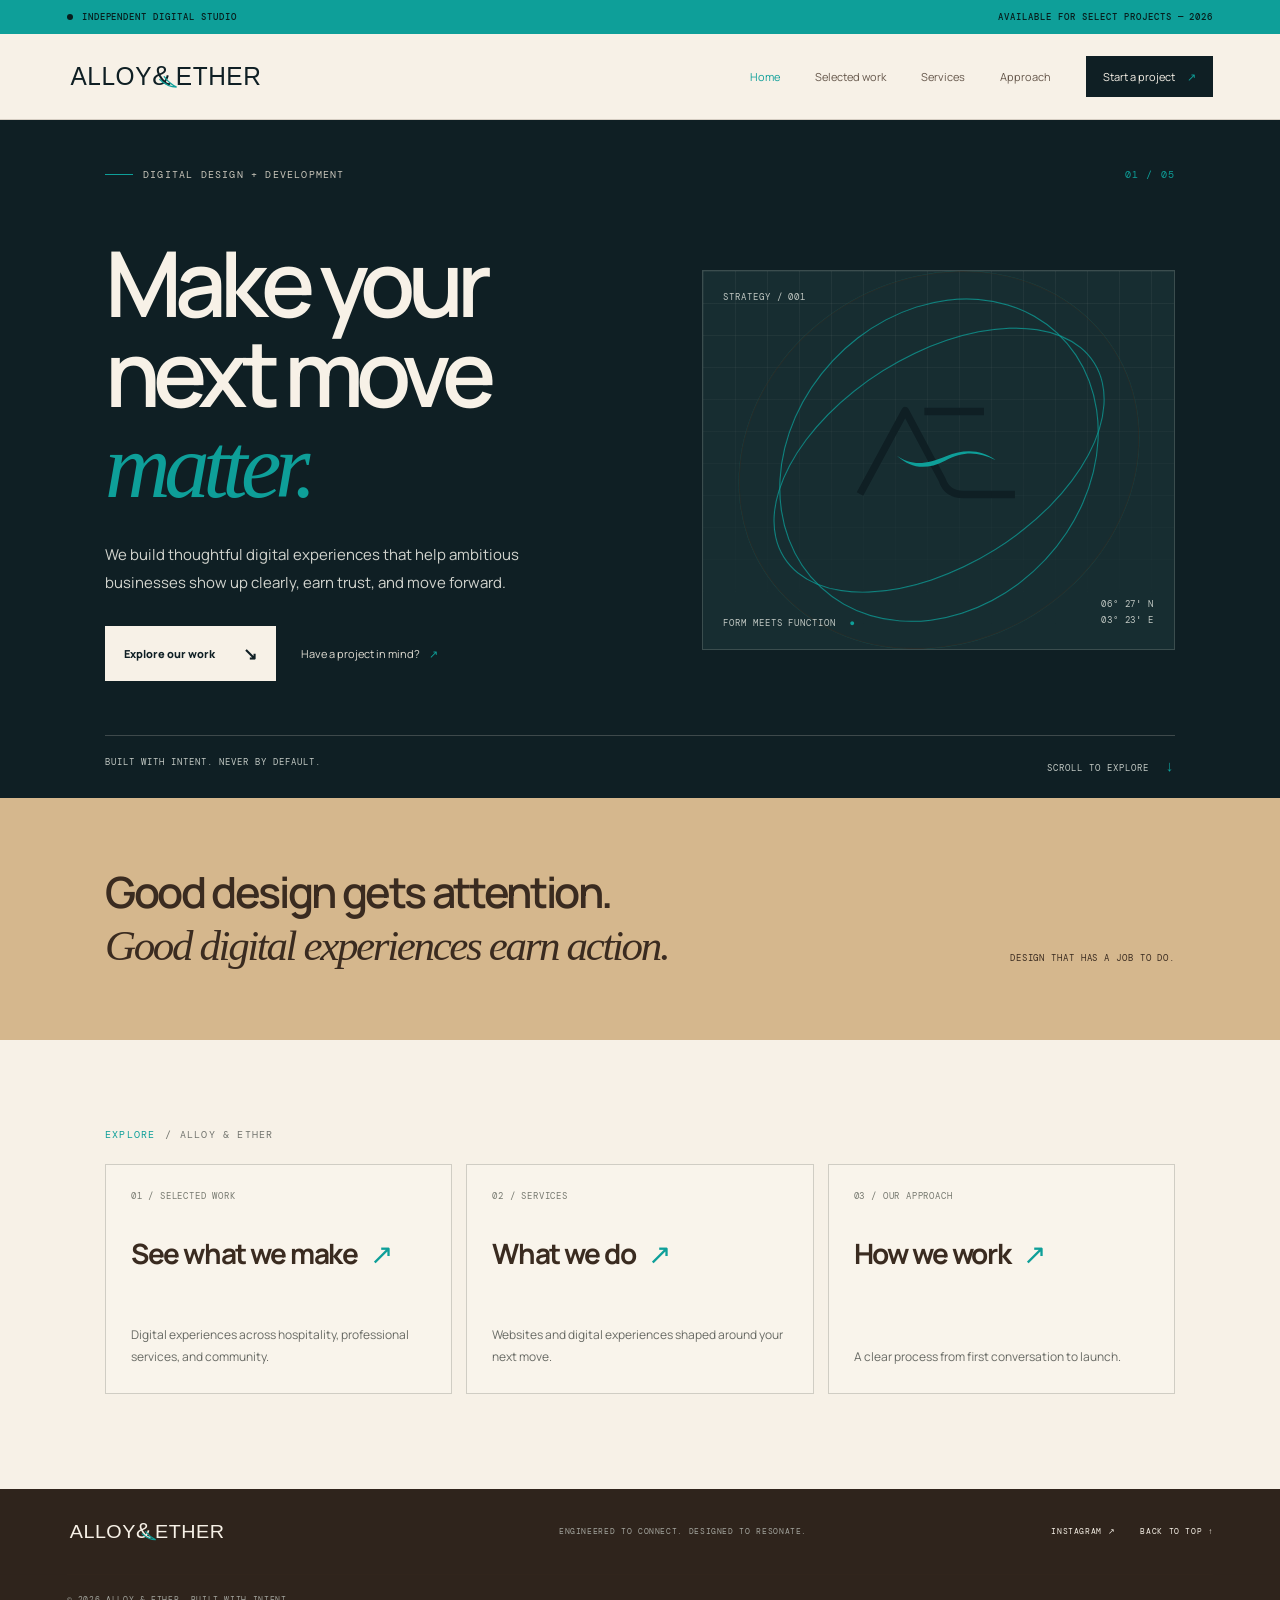
==== index.html @ 08e728b7 "Use original Alloy & Ether logo lockups" ====
<!doctype html>
<html lang="en">
<head>
  <meta charset="UTF-8" />
  <meta name="viewport" content="width=device-width, initial-scale=1.0" />
  <meta name="theme-color" content="#F7F1E7" />
  <meta name="description" content="Alloy & Ether builds considered digital experiences for ambitious businesses." />
  <meta property="og:title" content="Alloy & Ether — Engineered to connect. Designed to resonate." />
  <meta property="og:description" content="Web design and development for businesses ready to move forward." />
  <title>Digital experiences, built with intent | Alloy & Ether</title>
  <link rel="preconnect" href="https://fonts.googleapis.com" />
  <link rel="preconnect" href="https://fonts.gstatic.com" crossorigin />
  <link href="https://fonts.googleapis.com/css2?family=DM+Mono:wght@400;500&family=Manrope:wght@400;500;600;700;800&display=swap" rel="stylesheet" />
  <link rel="icon" type="image/svg+xml" href="/alloy-ether-app-icon.svg" />
  <link rel="stylesheet" href="styles.css" />
  <script src="script.js" defer></script>
</head>
<body>
  <div class="announcement"><span class="status-dot"></span> INDEPENDENT DIGITAL STUDIO <span class="announcement-right">AVAILABLE FOR SELECT PROJECTS — 2026</span></div>
  <header class="site-header"><a class="wordmark" href="index.html" aria-label="Alloy and Ether home"><img class="brand-logo" src="/alloy-ether-wordmark.svg" alt="Alloy & Ether" /></a><button class="menu-toggle" aria-expanded="false" aria-controls="primary-nav" aria-label="Toggle navigation"><span></span><span></span></button><nav id="primary-nav" class="nav"><a href="index.html" aria-current="page">Home</a><a href="work.html">Selected work</a><a href="services.html">Services</a><a href="approach.html">Approach</a><a class="nav-contact" href="contact.html">Start a project <span>↗</span></a></nav></header>
  <main id="top">
    <section class="hero section-wrap">
      <div class="hero-kicker"><span class="eyebrow-line"></span> DIGITAL DESIGN + DEVELOPMENT <span class="mono">01 / 05</span></div>
      <div class="hero-grid">
        <div class="hero-copy">
          <h1>Make your<br />next move <em>matter.</em></h1>
          <p class="hero-description">We build thoughtful digital experiences that help ambitious businesses show up clearly, earn trust, and move forward.</p>
          <div class="hero-actions"><a class="button button-light" href="work.html">Explore our work <span>↘</span></a><a class="text-link" href="contact.html">Have a project in mind? <span>↗</span></a></div>
        </div>
        <div class="hero-art" aria-label="Abstract Alloy and Ether brand graphic">
          <div class="art-grid"></div><div class="orbit orbit-one"></div><div class="orbit orbit-two"></div><div class="orbit orbit-three"></div>
          <div class="art-core"><img src="/alloy-ether-symbol.svg" alt="Alloy &amp; Ether standalone AE symbol" /></div>
          <div class="art-label label-top">STRATEGY / 001</div><div class="art-label label-bottom">FORM MEETS FUNCTION <span>●</span></div>
          <div class="art-coordinate">06° 27' N<br />03° 23' E</div>
        </div>
      </div>
      <div class="hero-foot"><span>BUILT WITH INTENT. NEVER BY DEFAULT.</span><span class="scroll-cue">SCROLL TO EXPLORE <b>↓</b></span></div>
    </section>
    <section class="intro-band"><p>Good design gets attention.<br /><span>Good digital experiences earn action.</span></p><span class="intro-aside">DESIGN THAT HAS A JOB TO DO.</span></section>
    <section class="home-links section-wrap"><div class="eyebrow"><span>EXPLORE</span> / ALLOY &amp; ETHER</div><div class="home-link-grid"><a href="work.html"><span>01 / SELECTED WORK</span><h2>See what we make <b>↗</b></h2><p>Digital experiences across hospitality, professional services, and community.</p></a><a href="services.html"><span>02 / SERVICES</span><h2>What we do <b>↗</b></h2><p>Websites and digital experiences shaped around your next move.</p></a><a href="approach.html"><span>03 / OUR APPROACH</span><h2>How we work <b>↗</b></h2><p>A clear process from first conversation to launch.</p></a></div></section>

  </main>
  <footer class="site-footer"><a class="wordmark footer-wordmark" href="#top"><img class="brand-logo" src="/alloy-ether-wordmark-light.svg" alt="Alloy & Ether" /></a><span class="footer-tagline">ENGINEERED TO CONNECT. DESIGNED TO RESONATE.</span><a class="footer-instagram" href="https://www.instagram.com/alloyandether/" target="_blank" rel="noreferrer">INSTAGRAM ↗</a><a class="back-top" href="#top">BACK TO TOP ↑</a><span class="copyright">© <span id="year">2026</span> ALLOY & ETHER. BUILT WITH INTENT.</span></footer>
</body>
</html>
---- styles.css ----
:root{--ink:#3A2B20;--ivory:#F7F1E7;--teal:#B88746;--muted:#81766A;--line:rgba(58,43,32,.18);--display:"Manrope",sans-serif;--mono:"DM Mono",monospace}*{box-sizing:border-box}html{scroll-behavior:smooth;scroll-padding-top:90px}body{margin:0;background:var(--ivory);color:var(--ink);font-family:var(--display);-webkit-font-smoothing:antialiased}a{color:inherit;text-decoration:none}button{font:inherit}.announcement{height:34px;background:var(--teal);color:#071e1d;padding:0 5.2%;display:flex;align-items:center;gap:9px;font:500 9px var(--mono);letter-spacing:.11em}.status-dot{width:6px;height:6px;background:#071e1d;border-radius:50%}.announcement-right{margin-left:auto}.site-header{height:86px;padding:0 5.2%;display:flex;align-items:center;justify-content:space-between;background:var(--ivory);color:var(--ink);border-bottom:1px solid var(--line);position:sticky;top:0;z-index:20}.wordmark{display:flex;align-items:center;gap:12px}.brand-logo{display:block;width:210px;max-width:42vw;height:auto;background:var(--ivory);padding:5px 7px}.manifesto-logo{display:block;width:170px;max-width:100%;height:auto;mix-blend-mode:multiply}.mark{font-size:26px;font-weight:800;letter-spacing:-.1em;display:flex;align-items:center}.mark span{color:var(--teal);font-size:15px;margin:0 3px}.wordmark-name{font-size:11px;letter-spacing:.13em;font-weight:800}.wordmark-name i{font-style:normal;color:var(--teal)}.nav{display:flex;align-items:center;gap:35px;font-size:11px;color:#65574B}.nav a{transition:color .2s}.nav a:hover,.text-link:hover{color:var(--teal)}.nav-contact{color:var(--ink)!important;border:1px solid rgba(58,43,32,.28);padding:12px 16px}.nav-contact span{color:var(--teal);padding-left:10px}.menu-toggle{display:none;background:none;border:0;color:var(--ink)}.section-wrap{padding-left:8.2%;padding-right:8.2%}.hero{background:#EDE2D2;color:var(--ink);padding-top:48px}.hero-kicker,.eyebrow{font:10px var(--mono);letter-spacing:.12em;color:#786B5D;display:flex;align-items:center;gap:10px}.eyebrow-line{height:1px;width:28px;background:var(--teal)}.mono{margin-left:auto;color:var(--teal)}.hero-grid{display:grid;grid-template-columns:1.08fr .92fr;gap:4%;align-items:center;padding:57px 0 54px}.hero h1,.section-heading h2,.contact-grid h2{font-size:clamp(48px,7.1vw,100px);line-height:.99;letter-spacing:-.075em;font-weight:600;margin:0}.hero h1 em,.section-heading h2 em,.contact-grid h2 em{font-family:Georgia,serif;font-weight:400;letter-spacing:-.07em;color:var(--teal)}.hero-description{max-width:430px;color:#67594D;font-size:15px;line-height:1.85;margin:29px 0 30px}.hero-actions{display:flex;align-items:center;gap:25px;flex-wrap:wrap}.button{display:inline-flex;align-items:center;justify-content:space-between;gap:28px;padding:16px 19px;font-size:11px;font-weight:800;transition:transform .2s,background .2s}.button:hover{transform:translateY(-2px)}.button-light{background:var(--ivory);color:var(--ink)}.button-light span,.button-teal span{font-size:17px}.text-link{font-size:11px;color:#5D5045}.text-link span{color:var(--teal);margin-left:7px}.hero-art{position:relative;min-height:380px;overflow:hidden;background:#D9C7AE;border:1px solid rgba(58,43,32,.18)}.art-grid{position:absolute;inset:0;background-image:linear-gradient(rgba(58,43,32,.07) 1px,transparent 1px),linear-gradient(90deg,rgba(243,239,230,.045) 1px,transparent 1px);background-size:32px 32px;mask-image:linear-gradient(to bottom,black,transparent 95%)}.orbit{position:absolute;border:1.5px solid rgba(14,159,153,.78);border-radius:50%;left:50%;top:50%;transform:translate(-50%,-50%) rotate(-32deg);box-shadow:0 0 0 .25px rgba(14,159,153,.28)}.orbit-one{width:78%;height:56%}.orbit-two{width:62%;height:92%;transform:translate(-50%,-50%) rotate(43deg)}.orbit-three{width:88%;height:96%;border:1.5px solid rgba(58,43,32,.42)}.art-core{position:absolute;left:50%;top:50%;transform:translate(-50%,-50%);width:clamp(190px,42%,310px);display:flex;align-items:center;justify-content:center;z-index:2}.art-core img{display:block;width:100%;height:auto;overflow:visible;object-fit:contain}.art-label,.art-coordinate{position:absolute;font:9px var(--mono);letter-spacing:.1em;color:#aeb1aa}.label-top{top:20px;left:20px}.label-bottom{bottom:20px;left:20px}.label-bottom span{color:var(--teal);margin-left:8px}.art-coordinate{right:20px;bottom:20px;text-align:right;line-height:1.8}.hero-foot{display:flex;justify-content:space-between;border-top:1px solid var(--line);padding:20px 0 22px;font:9px var(--mono);letter-spacing:.11em;color:#75685B}.scroll-cue b{color:var(--teal);font-size:15px;margin-left:10px}.intro-band{padding:68px 8.2%;display:flex;align-items:end;justify-content:space-between;gap:25px;background:#D5B78D;color:#3A2B20}.intro-band p{font-size:clamp(24px,3.5vw,43px);letter-spacing:-.055em;line-height:1.2;font-weight:600;margin:0}.intro-band p span{font-family:Georgia,serif;font-weight:400;font-style:italic}.intro-aside{font:9px var(--mono);letter-spacing:.1em;margin-bottom:8px}.work-section{padding-top:105px;padding-bottom:100px}.section-heading{display:flex;justify-content:space-between;align-items:end;gap:35px;margin-bottom:48px}.eyebrow{margin-bottom:23px;color:#73756f}.eyebrow span{color:var(--teal)}.section-heading h2{font-size:clamp(42px,5.5vw,72px)}.section-heading h2 em{color:#72756d}.section-heading>p{max-width:290px;color:#686a64;font-size:13px;line-height:1.8;margin:0 0 5px}.project-grid{display:grid;grid-template-columns:1fr 1fr;gap:56px 22px}.project-wide{grid-column:1/-1}.project-image{display:block;position:relative;overflow:hidden;background:#d8d5cc;aspect-ratio:1.28}.project-wide .project-image{aspect-ratio:2.12}.project-image img{width:100%;height:100%;object-fit:cover;display:block;transition:transform .6s cubic-bezier(.2,.7,.2,1);filter:saturate(.88)}.project-image:hover img{transform:scale(1.035)}.project-image:after{content:"";position:absolute;inset:0;background:linear-gradient(180deg,rgba(0,0,0,.27),transparent 27%,transparent 70%,rgba(0,0,0,.14));pointer-events:none}.image-index{position:absolute;top:18px;left:18px;color:white;font:9px var(--mono);letter-spacing:.12em;z-index:1}.image-arrow{position:absolute;right:17px;bottom:17px;background:var(--teal);color:var(--ink);width:38px;height:38px;display:grid;place-items:center;font-size:20px;z-index:1}.project-meta{display:flex;align-items:end;justify-content:space-between;gap:15px;margin-top:20px}.project-category{font:9px var(--mono);letter-spacing:.09em;color:#777970}.project-meta h3{font-size:22px;letter-spacing:-.05em;margin:7px 0 0;font-weight:700}.project-link,.under-link{font-size:10px;font-weight:700;border-bottom:1px solid #b3b1a8;padding-bottom:5px;white-space:nowrap}.project-summary{font-size:12px;line-height:1.8;color:#686a64;max-width:460px;margin:13px 0 0}.under-link{display:inline-flex;gap:25px;margin-top:18px}.under-link span{color:var(--teal)}.work-note{margin-top:72px;padding-top:23px;border-top:1px solid #d2cfc6;display:flex;align-items:start;gap:17px}.note-symbol{color:var(--teal);font-size:26px}.work-note p{font-size:15px;line-height:1.6;letter-spacing:-.02em;margin:3px 0}.services-section{background:#3A2B20;color:var(--ivory);padding:102px 0 92px}.section-heading-light>p{color:#D0C3B4}.section-heading-light h2 em{color:var(--teal)}.service-list{border-top:1px solid var(--line)}.service-row{display:grid;grid-template-columns:65px 1fr 30px;gap:20px;align-items:start;padding:29px 0;border-bottom:1px solid var(--line)}.service-number{font:10px var(--mono);color:var(--teal);padding-top:8px}.service-row h3{font-size:22px;letter-spacing:-.04em;font-weight:600;margin:0}.service-row p{font-size:12px;line-height:1.8;color:#a4a59e;margin:9px 0 0;max-width:520px}.service-symbol{font-size:21px;color:var(--teal);text-align:right}.service-footnote{font-size:11px;color:#a4a59e;margin-top:24px}.service-footnote a{color:var(--ivory);border-bottom:1px solid var(--teal);padding-bottom:3px;margin-left:4px}.approach-section{padding-top:105px;padding-bottom:105px}.process-grid{display:grid;grid-template-columns:repeat(4,1fr);border-top:1px solid #d0cdc4;border-bottom:1px solid #d0cdc4}.process-grid article{padding:22px 18px 27px 0;border-right:1px solid #d0cdc4;margin-right:18px}.process-grid article:last-child{border:0;margin-right:0}.process-index{font:9px var(--mono);letter-spacing:.09em;color:#777970}.process-icon{font-size:32px;color:var(--teal);margin:33px 0 21px}.process-grid h3{font-size:19px;letter-spacing:-.04em;margin:0 0 10px}.process-grid p{font-size:11px;line-height:1.8;color:#696b64;margin:0;max-width:210px}.manifesto{background:#E9DCC9;padding:65px 8.2%;display:grid;grid-template-columns:180px 1fr auto;gap:25px;align-items:center}.manifesto-mark{font-size:23px;font-weight:800;letter-spacing:-.1em}.manifesto-mark span{color:var(--teal);font-size:13px}.manifesto p{font-size:clamp(24px,3.4vw,42px);letter-spacing:-.055em;line-height:1.18;font-weight:600;margin:0}.manifesto p em{font-family:Georgia,serif;font-weight:400;color:#686b64}.manifesto-tagline{font:8px var(--mono);letter-spacing:.09em;color:#686b64;text-align:right;max-width:155px;line-height:1.8}.contact-section{background:var(--ivory);padding-top:100px;padding-bottom:105px}.contact-grid{display:grid;grid-template-columns:1.1fr .9fr;gap:8%;align-items:center;margin-top:25px}.contact-grid h2{font-size:clamp(45px,6.2vw,82px)}.contact-grid h2 em{color:var(--teal)}.contact-grid>div:first-child>p{font-size:13px;line-height:1.9;color:#686a64;max-width:390px;margin-top:24px}.contact-panel{background:#e7e2d7;padding:29px;display:flex;flex-direction:column;align-items:flex-start}.contact-panel-label{font:9px var(--mono);letter-spacing:.1em;color:#73756f}.contact-email{display:grid;grid-template-columns:42px minmax(0,1fr) 24px;align-items:center;gap:12px;width:100%;font-size:clamp(14px,1.8vw,21px);font-weight:700;letter-spacing:-.045em;margin:22px 0 25px;overflow-wrap:anywhere}.contact-link-text{min-width:0;overflow-wrap:anywhere}.contact-action{font-size:20px;color:var(--ink);justify-self:end}.button-teal{background:var(--teal);color:#092322;width:100%;display:grid;grid-template-columns:34px minmax(0,1fr) 24px;align-items:center;gap:13px;padding:17px 19px}.whatsapp-label{line-height:1.4}.contact-icon{width:34px;height:34px;display:grid;place-items:center;flex-shrink:0}.contact-icon svg{width:25px;height:25px;fill:none;stroke:currentColor;stroke-width:1.8;stroke-linecap:round;stroke-linejoin:round}.whatsapp-icon{width:34px;height:34px;border-radius:50%;background:rgba(15,31,36,.1)}.whatsapp-icon svg{width:26px;height:26px}.contact-action{font-size:20px;color:inherit;justify-self:end}.contact-social{display:grid;grid-template-columns:42px minmax(0,1fr) 24px;align-items:center;gap:12px;width:100%;font-size:12px;font-weight:700;margin-top:20px;padding:10px 0 15px;border-bottom:1px solid rgba(58,43,32,.25)}.instagram-icon{color:#9C5A42}.instagram-icon .icon-fill{fill:currentColor;stroke:none}.social-copy{display:flex;flex-direction:column;gap:3px}.social-copy small{font-size:10px;font-weight:500;color:#74756f;letter-spacing:.02em}.contact-note{font-size:10px;color:#74756f;line-height:1.7;margin-top:17px}.site-footer{background:#2F241C;color:var(--ivory);padding:28px 5.2%;display:grid;grid-template-columns:1fr 1fr auto auto;align-items:center;gap:25px;border-top:1px solid var(--line)}.footer-wordmark .brand-logo{width:170px;max-width:100%}.footer-tagline,.copyright,.back-top{font:8px var(--mono);letter-spacing:.08em;color:#a4a59e}.back-top{color:var(--ivory);text-align:right}.footer-instagram{font:8px var(--mono);letter-spacing:.08em;color:var(--ivory);text-align:right}.copyright{grid-column:1/-1;border-top:1px solid var(--line);padding-top:19px;margin-top:4px}.reveal{opacity:0;transform:translateY(18px);transition:opacity .65s ease,transform .65s ease}.reveal.is-visible{opacity:1;transform:none}@media(min-width:1400px){.section-wrap{padding-left:max(8.2%,calc((100vw - 1180px)/2));padding-right:max(8.2%,calc((100vw - 1180px)/2))}.hero-art{min-height:450px}}@media(max-width:800px){.site-footer{grid-template-columns:1fr auto auto}.site-header{height:72px}.menu-toggle{display:flex;flex-direction:column;gap:6px;padding:10px}.menu-toggle span{width:24px;height:1px;background:var(--ivory)}.nav{display:none;position:absolute;top:72px;left:0;right:0;background:var(--ivory);padding:25px 7% 30px;flex-direction:column;align-items:stretch;gap:22px;border-bottom:1px solid var(--line)}.nav.is-open{display:flex}.nav-contact{text-align:center}.hero-grid{grid-template-columns:1fr;padding-top:45px}.hero-art{min-height:330px;margin-top:15px}.hero h1{font-size:clamp(56px,12vw,86px)}.section-wrap{padding-left:6%;padding-right:6%}.intro-band{padding:48px 6%;align-items:start;flex-direction:column}.section-heading{align-items:start;flex-direction:column;gap:20px}.section-heading>p{max-width:440px}.work-section,.approach-section{padding-top:75px;padding-bottom:75px}.services-section{padding:75px 0}.project-grid{gap:40px 17px}.project-wide .project-image{aspect-ratio:1.55}.manifesto{padding:48px 6%;grid-template-columns:130px 1fr}.manifesto-logo{width:130px}.manifesto-tagline{grid-column:2;text-align:left;max-width:none}.contact-section{padding-top:75px;padding-bottom:75px}.contact-grid{grid-template-columns:1fr;gap:30px}.contact-panel{max-width:none}.site-footer{grid-template-columns:1fr auto}.footer-tagline{display:none}.copyright{grid-column:1/-1}}@media(max-width:540px){.announcement{font-size:7px;padding:0 5%;letter-spacing:.06em}.announcement-right{font-size:7px}.wordmark-name{font-size:9px}.hero{padding-top:35px}.hero-grid{padding:42px 0}.hero-description{font-size:13px}.hero-actions{gap:18px}.button{padding:15px 14px}.text-link{font-size:10px}.hero-art{min-height:290px}.orbit-one{width:78%;height:56%}.orbit-two{width:62%;height:92%}.orbit-three{width:88%;height:96%}.art-core{width:clamp(190px,43vw,250px)}.hero-foot{font-size:7px;letter-spacing:.06em}.intro-band p{font-size:28px}.intro-aside{font-size:8px}.section-heading h2{font-size:46px}.project-grid{grid-template-columns:1fr;gap:36px}.project-wide{grid-column:auto}.project-wide .project-image,.project-image{aspect-ratio:1.18}.project-meta h3{font-size:20px}.project-link{font-size:9px}.service-row{grid-template-columns:35px 1fr 20px;gap:12px;padding:23px 0}.service-row h3{font-size:18px}.service-row p{font-size:11px}.process-grid{grid-template-columns:1fr 1fr}.process-grid article{padding:19px 15px 24px 0;margin-right:12px;border-bottom:1px solid #d0cdc4}.process-grid article:nth-child(2){border-right:0;margin-right:0}.process-grid article:nth-child(3),.process-grid article:nth-child(4){border-bottom:0}.process-icon{margin:22px 0 14px}.manifesto{gap:15px}.manifesto p{font-size:25px}.contact-grid h2{font-size:49px}.contact-panel{padding:22px}.contact-email{font-size:18px}.site-footer{padding:25px 6%}.back-top{font-size:7px}.footer-instagram{font-size:7px}.copyright{font-size:7px;line-height:1.8}}@media(prefers-reduced-motion:reduce){html{scroll-behavior:auto}*,*:before,*:after{transition:none!important;animation:none!important}.reveal{opacity:1;transform:none}}
/* Scriptflow-inspired refinement: bolder contrast, service cards, and useful FAQs. */
.hero{background:#0F1F24;color:#F7F1E7}
.hero-kicker{color:#C8C5BA}
.hero h1 em{color:#0E9F99}
.hero-description{color:#D2D4CE}
.text-link{color:#E2DED4}
.text-link:hover{color:#0E9F99}
.hero-art{background:#172D31;border-color:rgba(247,241,231,.16)}
.art-grid{background-image:linear-gradient(rgba(247,241,231,.055) 1px,transparent 1px),linear-gradient(90deg,rgba(247,241,231,.055) 1px,transparent 1px)}
.art-label,.art-coordinate{color:#C2C9C4}
.hero-foot{border-color:rgba(247,241,231,.2);color:#C2C9C4}
.button-light{background:#F7F1E7;color:#0F1F24}
.nav-contact{background:#0F1F24;color:#F7F1E7!important;border-color:#0F1F24}
.nav-contact span{color:#0E9F99}
.menu-toggle span{background:var(--ink)}
.service-list{display:grid;grid-template-columns:repeat(3,minmax(0,1fr));gap:14px;border:0}
.service-row{display:flex;flex-direction:column;align-items:flex-start;gap:14px;min-height:245px;padding:25px 22px;background:rgba(247,241,231,.055);border:1px solid rgba(247,241,231,.16);transition:background .25s,border-color .25s,transform .25s}
.service-row:hover{background:rgba(14,159,153,.09);border-color:rgba(14,159,153,.55);transform:translateY(-3px)}
.service-number{padding:0}
.service-row h3{font-size:20px;line-height:1.35}
.service-row p{margin-top:0}
.service-symbol{margin-top:auto;align-self:flex-end}
.faq-section{padding-top:100px;padding-bottom:100px}
.faq-list{border-top:1px solid #d0cdc4}
.faq-item{border-bottom:1px solid #d0cdc4}
.faq-item summary{list-style:none;cursor:pointer;display:flex;align-items:center;justify-content:space-between;gap:20px;padding:23px 0;font-size:clamp(15px,2vw,19px);font-weight:700;letter-spacing:-.025em}
.faq-item summary::-webkit-details-marker{display:none}
.faq-item summary span{display:grid;place-items:center;width:30px;height:30px;flex-shrink:0;border:1px solid #c9c4b9;color:#0E9F99;font-size:20px;font-weight:400;transition:transform .2s}
.faq-item[open] summary span{transform:rotate(45deg)}
.faq-item p{max-width:690px;margin:0;padding:0 50px 23px 0;color:#686a64;font-size:13px;line-height:1.9}
@media(max-width:800px){.service-list{grid-template-columns:1fr}.service-row{min-height:0;padding:22px}.service-symbol{margin-top:0}.faq-section{padding-top:75px;padding-bottom:75px}.nav{background:#0F1F24;color:#F7F1E7}.nav-contact{border-color:rgba(247,241,231,.35)}.menu-toggle span{background:var(--ink)}}
@media(max-width:540px){.service-row h3{font-size:19px}.faq-item summary{font-size:15px;padding:20px 0}.faq-item p{font-size:12px}}

/* Multi-page navigation and page-specific layouts */
:root{--teal:#0E9F99}
.nav a[aria-current="page"]{color:var(--teal)}
.nav-contact[aria-current="page"]{color:#F7F1E7!important;background:#0F1F24}
.home-links{padding-top:88px;padding-bottom:95px}
.home-link-grid{display:grid;grid-template-columns:repeat(3,minmax(0,1fr));gap:14px}
.home-link-grid>a{display:flex;flex-direction:column;align-items:flex-start;min-height:230px;padding:25px;border:1px solid #d0cdc4;background:rgba(255,255,255,.18);transition:transform .2s,border-color .2s,background .2s}
.home-link-grid>a:hover{transform:translateY(-3px);border-color:var(--teal);background:#fffaf2}
.home-link-grid>a>span{font:9px var(--mono);letter-spacing:.09em;color:#777970}
.home-link-grid h2{font-size:clamp(19px,2.2vw,28px);letter-spacing:-.05em;margin:32px 0 10px}
.home-link-grid h2 b{font-weight:400;color:var(--teal);margin-left:8px}
.home-link-grid p{font-size:12px;line-height:1.8;color:#686a64;margin:auto 0 0}
.services-next{padding-top:55px;padding-bottom:80px;border-top:1px solid #d0cdc4}
.services-next h2{font-size:clamp(27px,4vw,42px);letter-spacing:-.06em;margin:0 0 12px}
.services-next p{font-size:13px;line-height:1.8;color:#686a64;margin:0 0 22px}
.page-intro{padding-top:75px;padding-bottom:55px;background:#0F1F24;color:#F7F1E7}
.page-intro .eyebrow{color:#C8C5BA}
.page-intro h1{font-size:clamp(46px,7vw,86px);line-height:.98;letter-spacing:-.075em;font-weight:600;margin:0;max-width:900px}
.page-intro h1 em{font-family:Georgia,serif;font-weight:400;color:var(--teal)}
.page-intro p{max-width:560px;color:#D2D4CE;font-size:14px;line-height:1.9;margin:23px 0 0}
.page-intro .page-index{display:block;font:9px var(--mono);letter-spacing:.12em;color:#AEBBB6;margin-top:35px}
#work.work-section{padding-top:65px}
#services.services-section{padding-top:80px}
#approach.approach-section{padding-top:80px}
#contact.contact-section{padding-top:65px}
@media(max-width:800px){.home-links{padding-top:65px;padding-bottom:70px}.home-link-grid{grid-template-columns:1fr}.home-link-grid>a{min-height:175px}.home-link-grid h2{margin-top:22px}.page-intro{padding-top:55px;padding-bottom:45px}.page-intro h1{font-size:clamp(44px,10vw,70px)}}


/* Original Alloy & Ether identity restoration */
.brand-logo{background:transparent;padding:0;width:210px;max-width:42vw;height:auto}
.footer-wordmark .brand-logo{width:170px;max-width:100%}
.manifesto-logo{width:190px;max-width:100%;height:auto;mix-blend-mode:normal}
@media(max-width:540px){.brand-logo{width:180px;max-width:48vw}.footer-wordmark .brand-logo{width:145px}}
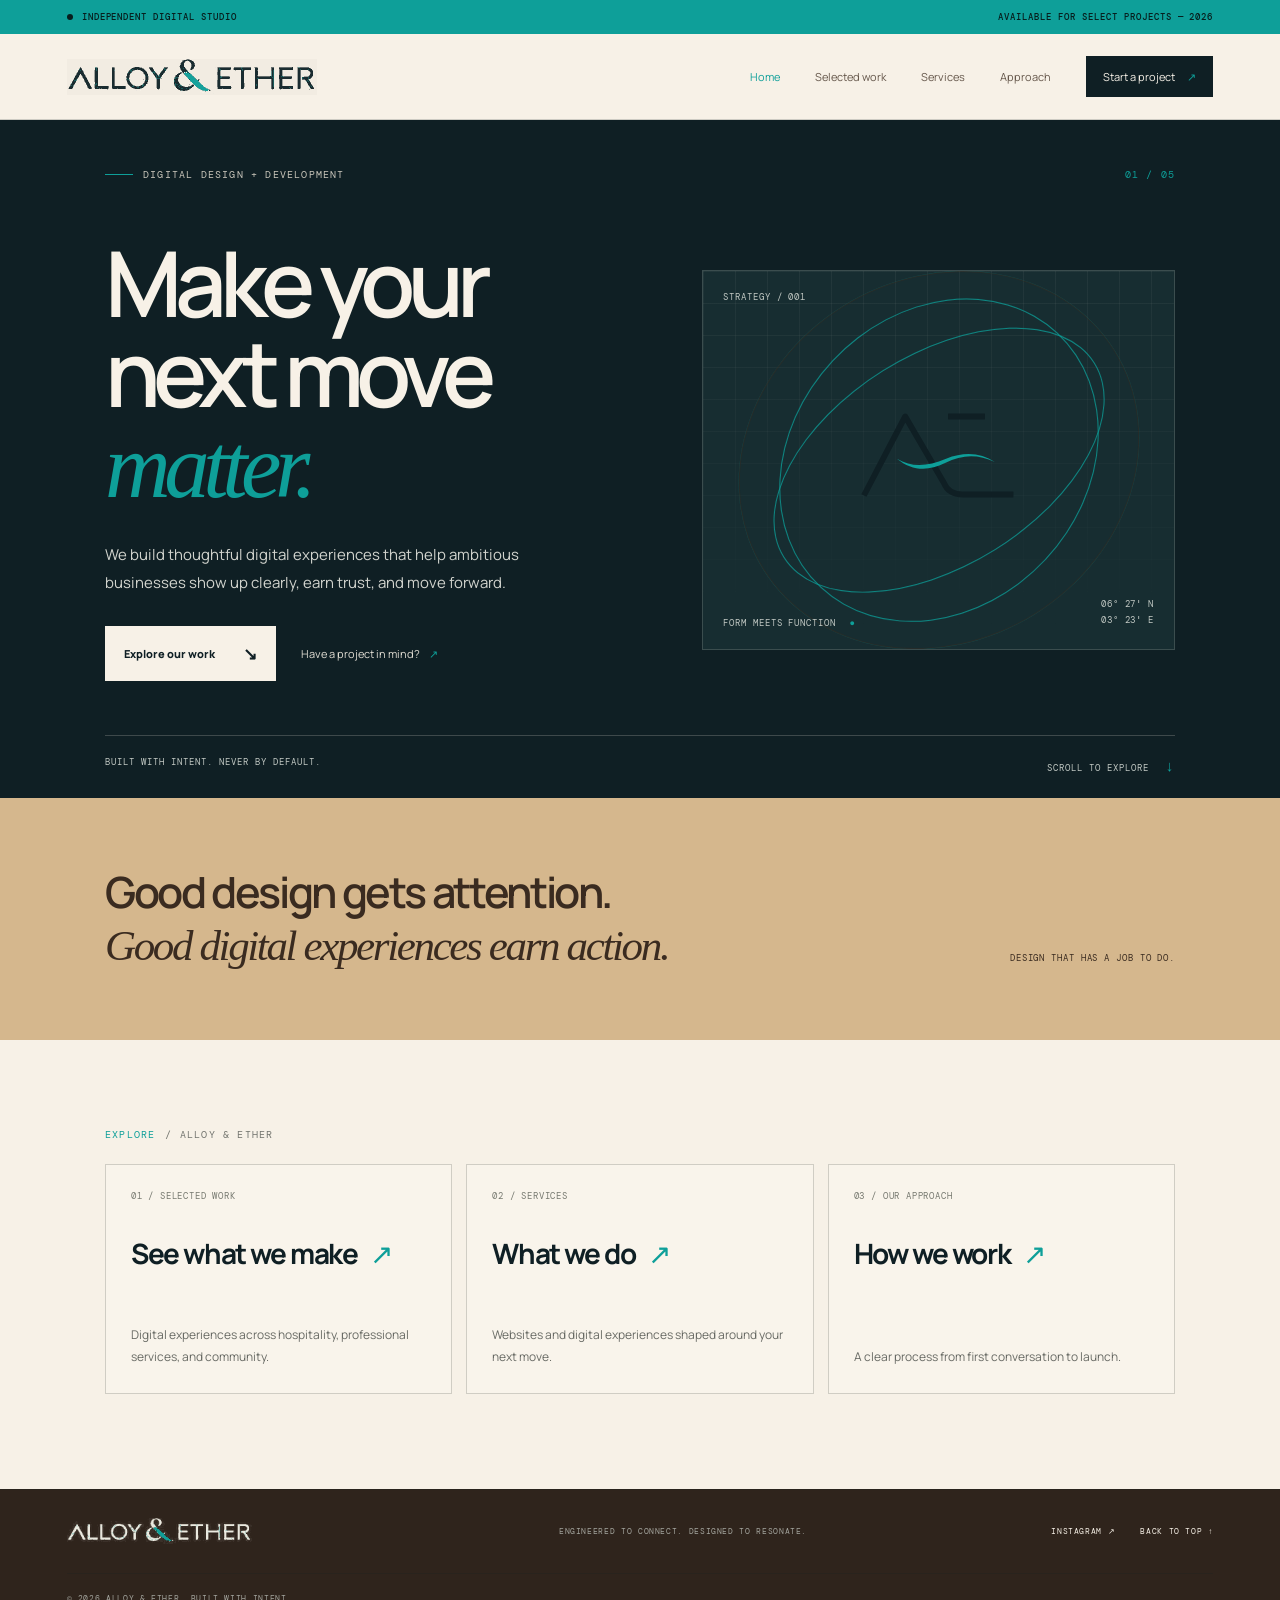
==== commit 6e0b642d: "Use extracted original wordmark in all page headers and footers" ====
--- a/index.html
+++ b/index.html
@@ -17,7 +17,7 @@
 </head>
 <body>
   <div class="announcement"><span class="status-dot"></span> INDEPENDENT DIGITAL STUDIO <span class="announcement-right">AVAILABLE FOR SELECT PROJECTS — 2026</span></div>
-  <header class="site-header"><a class="wordmark" href="index.html" aria-label="Alloy and Ether home"><img class="brand-logo" src="/alloy-ether-wordmark.svg" alt="Alloy & Ether" /></a><button class="menu-toggle" aria-expanded="false" aria-controls="primary-nav" aria-label="Toggle navigation"><span></span><span></span></button><nav id="primary-nav" class="nav"><a href="index.html" aria-current="page">Home</a><a href="work.html">Selected work</a><a href="services.html">Services</a><a href="approach.html">Approach</a><a class="nav-contact" href="contact.html">Start a project <span>↗</span></a></nav></header>
+  <header class="site-header"><a class="wordmark" href="index.html" aria-label="Alloy and Ether home"><img class="brand-logo" src="/alloy-ether-primary.png" alt="Alloy & Ether" /></a><button class="menu-toggle" aria-expanded="false" aria-controls="primary-nav" aria-label="Toggle navigation"><span></span><span></span></button><nav id="primary-nav" class="nav"><a href="index.html" aria-current="page">Home</a><a href="work.html">Selected work</a><a href="services.html">Services</a><a href="approach.html">Approach</a><a class="nav-contact" href="contact.html">Start a project <span>↗</span></a></nav></header>
   <main id="top">
     <section class="hero section-wrap">
       <div class="hero-kicker"><span class="eyebrow-line"></span> DIGITAL DESIGN + DEVELOPMENT <span class="mono">01 / 05</span></div>
@@ -40,6 +40,6 @@
     <section class="home-links section-wrap"><div class="eyebrow"><span>EXPLORE</span> / ALLOY &amp; ETHER</div><div class="home-link-grid"><a href="work.html"><span>01 / SELECTED WORK</span><h2>See what we make <b>↗</b></h2><p>Digital experiences across hospitality, professional services, and community.</p></a><a href="services.html"><span>02 / SERVICES</span><h2>What we do <b>↗</b></h2><p>Websites and digital experiences shaped around your next move.</p></a><a href="approach.html"><span>03 / OUR APPROACH</span><h2>How we work <b>↗</b></h2><p>A clear process from first conversation to launch.</p></a></div></section>
 
   </main>
-  <footer class="site-footer"><a class="wordmark footer-wordmark" href="#top"><img class="brand-logo" src="/alloy-ether-wordmark-light.svg" alt="Alloy & Ether" /></a><span class="footer-tagline">ENGINEERED TO CONNECT. DESIGNED TO RESONATE.</span><a class="footer-instagram" href="https://www.instagram.com/alloyandether/" target="_blank" rel="noreferrer">INSTAGRAM ↗</a><a class="back-top" href="#top">BACK TO TOP ↑</a><span class="copyright">© <span id="year">2026</span> ALLOY & ETHER. BUILT WITH INTENT.</span></footer>
+  <footer class="site-footer"><a class="wordmark footer-wordmark" href="#top"><img class="brand-logo" src="/alloy-ether-primary-light.png" alt="Alloy & Ether" /></a><span class="footer-tagline">ENGINEERED TO CONNECT. DESIGNED TO RESONATE.</span><a class="footer-instagram" href="https://www.instagram.com/alloyandether/" target="_blank" rel="noreferrer">INSTAGRAM ↗</a><a class="back-top" href="#top">BACK TO TOP ↑</a><span class="copyright">© <span id="year">2026</span> ALLOY & ETHER. BUILT WITH INTENT.</span></footer>
 </body>
 </html>
--- a/styles.css
+++ b/styles.css
@@ -65,3 +65,11 @@
 .footer-wordmark .brand-logo{width:170px;max-width:100%}
 .manifesto-logo{width:190px;max-width:100%;height:auto;mix-blend-mode:normal}
 @media(max-width:540px){.brand-logo{width:180px;max-width:48vw}.footer-wordmark .brand-logo{width:145px}}
+
+/* Brand guide correction: charcoal, teal and ivory */
+:root{--ink:#0F1F24;--teal:#0E9F99;--line:rgba(15,31,36,.18)}
+.brand-logo{display:block;background:transparent;padding:0;object-fit:contain}
+.site-header .brand-logo{width:250px;max-width:42vw}
+.footer-wordmark .brand-logo{width:185px;max-width:100%}
+.manifesto-logo{width:205px;max-width:100%;mix-blend-mode:normal}
+@media(max-width:540px){.site-header .brand-logo{width:190px;max-width:48vw}}
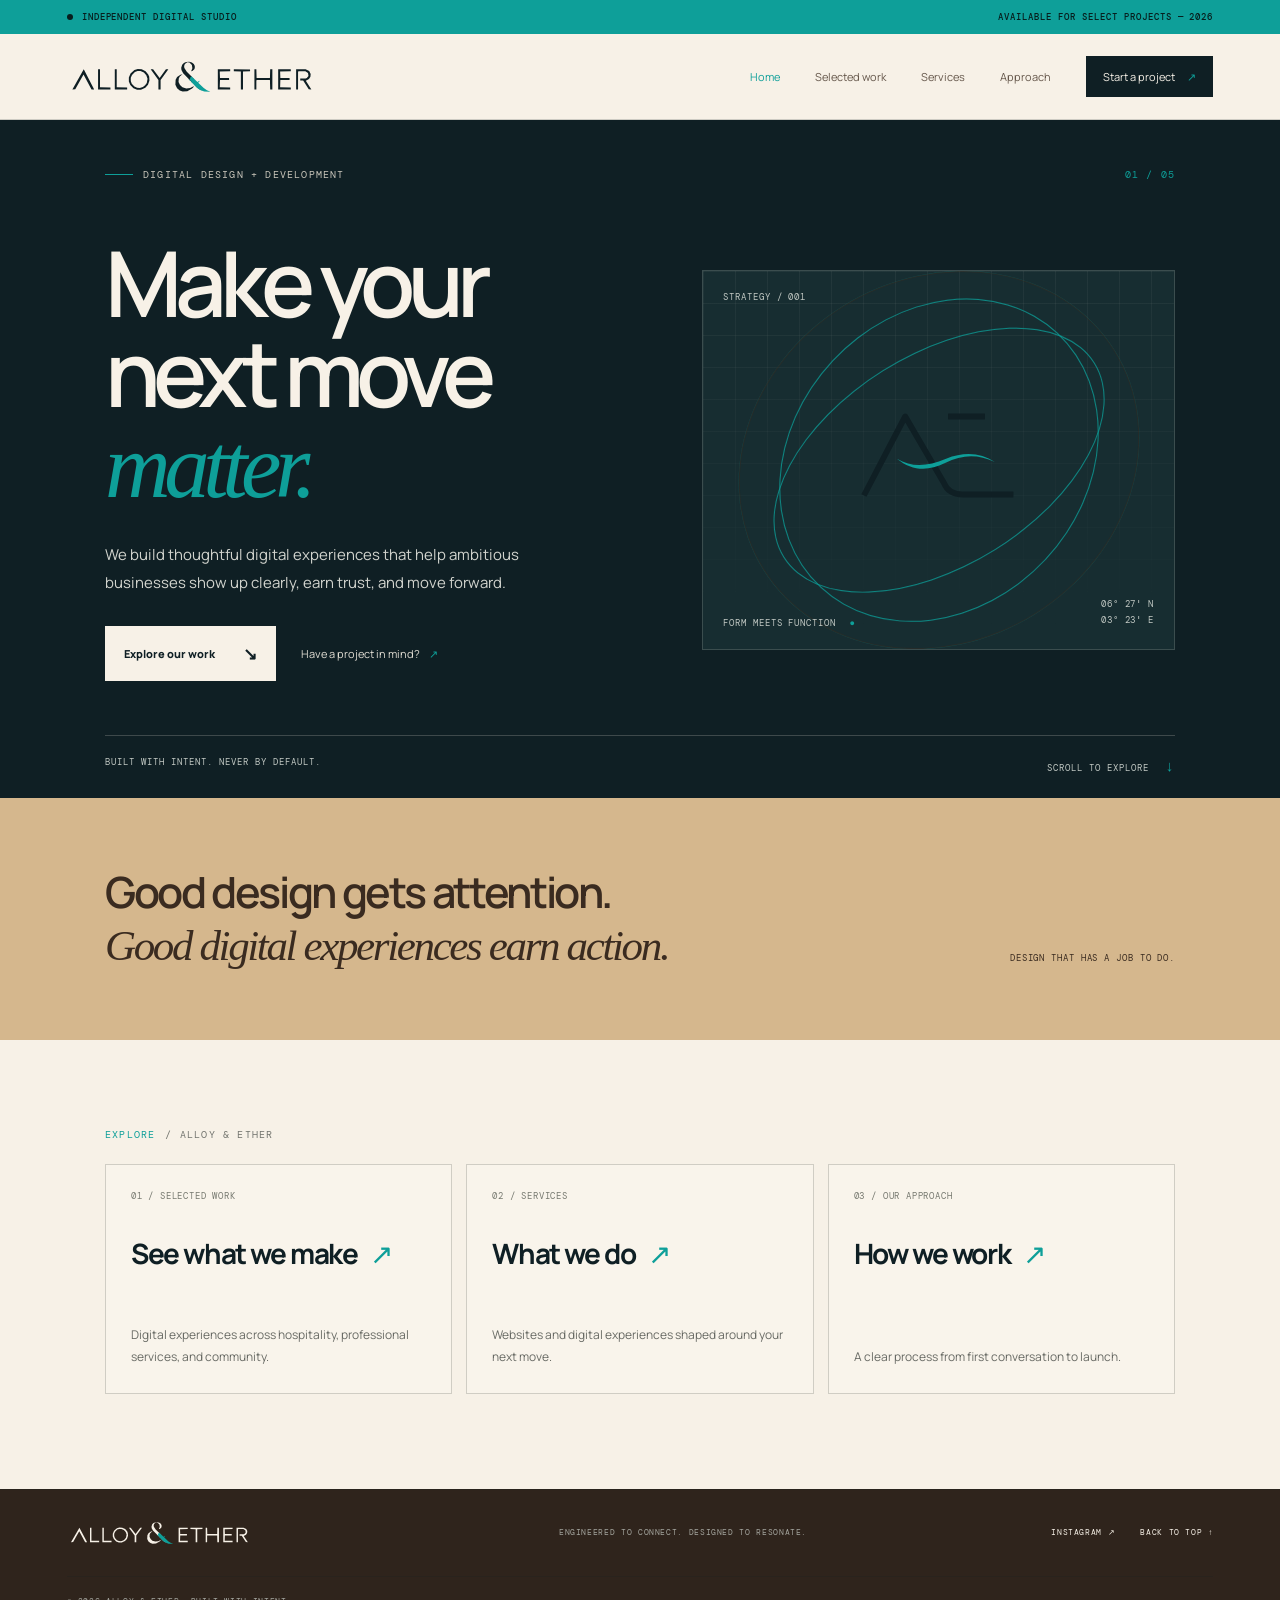
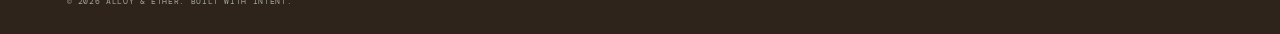
==== commit 15331677: "Serve original traced wordmark as SVG in all page headers and footers" ====
--- a/index.html
+++ b/index.html
@@ -17,7 +17,7 @@
 </head>
 <body>
   <div class="announcement"><span class="status-dot"></span> INDEPENDENT DIGITAL STUDIO <span class="announcement-right">AVAILABLE FOR SELECT PROJECTS — 2026</span></div>
-  <header class="site-header"><a class="wordmark" href="index.html" aria-label="Alloy and Ether home"><img class="brand-logo" src="/alloy-ether-primary.png" alt="Alloy & Ether" /></a><button class="menu-toggle" aria-expanded="false" aria-controls="primary-nav" aria-label="Toggle navigation"><span></span><span></span></button><nav id="primary-nav" class="nav"><a href="index.html" aria-current="page">Home</a><a href="work.html">Selected work</a><a href="services.html">Services</a><a href="approach.html">Approach</a><a class="nav-contact" href="contact.html">Start a project <span>↗</span></a></nav></header>
+  <header class="site-header"><a class="wordmark" href="index.html" aria-label="Alloy and Ether home"><img class="brand-logo" src="/alloy-ether-primary.svg" alt="Alloy & Ether" /></a><button class="menu-toggle" aria-expanded="false" aria-controls="primary-nav" aria-label="Toggle navigation"><span></span><span></span></button><nav id="primary-nav" class="nav"><a href="index.html" aria-current="page">Home</a><a href="work.html">Selected work</a><a href="services.html">Services</a><a href="approach.html">Approach</a><a class="nav-contact" href="contact.html">Start a project <span>↗</span></a></nav></header>
   <main id="top">
     <section class="hero section-wrap">
       <div class="hero-kicker"><span class="eyebrow-line"></span> DIGITAL DESIGN + DEVELOPMENT <span class="mono">01 / 05</span></div>
@@ -40,6 +40,6 @@
     <section class="home-links section-wrap"><div class="eyebrow"><span>EXPLORE</span> / ALLOY &amp; ETHER</div><div class="home-link-grid"><a href="work.html"><span>01 / SELECTED WORK</span><h2>See what we make <b>↗</b></h2><p>Digital experiences across hospitality, professional services, and community.</p></a><a href="services.html"><span>02 / SERVICES</span><h2>What we do <b>↗</b></h2><p>Websites and digital experiences shaped around your next move.</p></a><a href="approach.html"><span>03 / OUR APPROACH</span><h2>How we work <b>↗</b></h2><p>A clear process from first conversation to launch.</p></a></div></section>
 
   </main>
-  <footer class="site-footer"><a class="wordmark footer-wordmark" href="#top"><img class="brand-logo" src="/alloy-ether-primary-light.png" alt="Alloy & Ether" /></a><span class="footer-tagline">ENGINEERED TO CONNECT. DESIGNED TO RESONATE.</span><a class="footer-instagram" href="https://www.instagram.com/alloyandether/" target="_blank" rel="noreferrer">INSTAGRAM ↗</a><a class="back-top" href="#top">BACK TO TOP ↑</a><span class="copyright">© <span id="year">2026</span> ALLOY & ETHER. BUILT WITH INTENT.</span></footer>
+  <footer class="site-footer"><a class="wordmark footer-wordmark" href="#top"><img class="brand-logo" src="/alloy-ether-primary-light.svg" alt="Alloy & Ether" /></a><span class="footer-tagline">ENGINEERED TO CONNECT. DESIGNED TO RESONATE.</span><a class="footer-instagram" href="https://www.instagram.com/alloyandether/" target="_blank" rel="noreferrer">INSTAGRAM ↗</a><a class="back-top" href="#top">BACK TO TOP ↑</a><span class="copyright">© <span id="year">2026</span> ALLOY & ETHER. BUILT WITH INTENT.</span></footer>
 </body>
 </html>
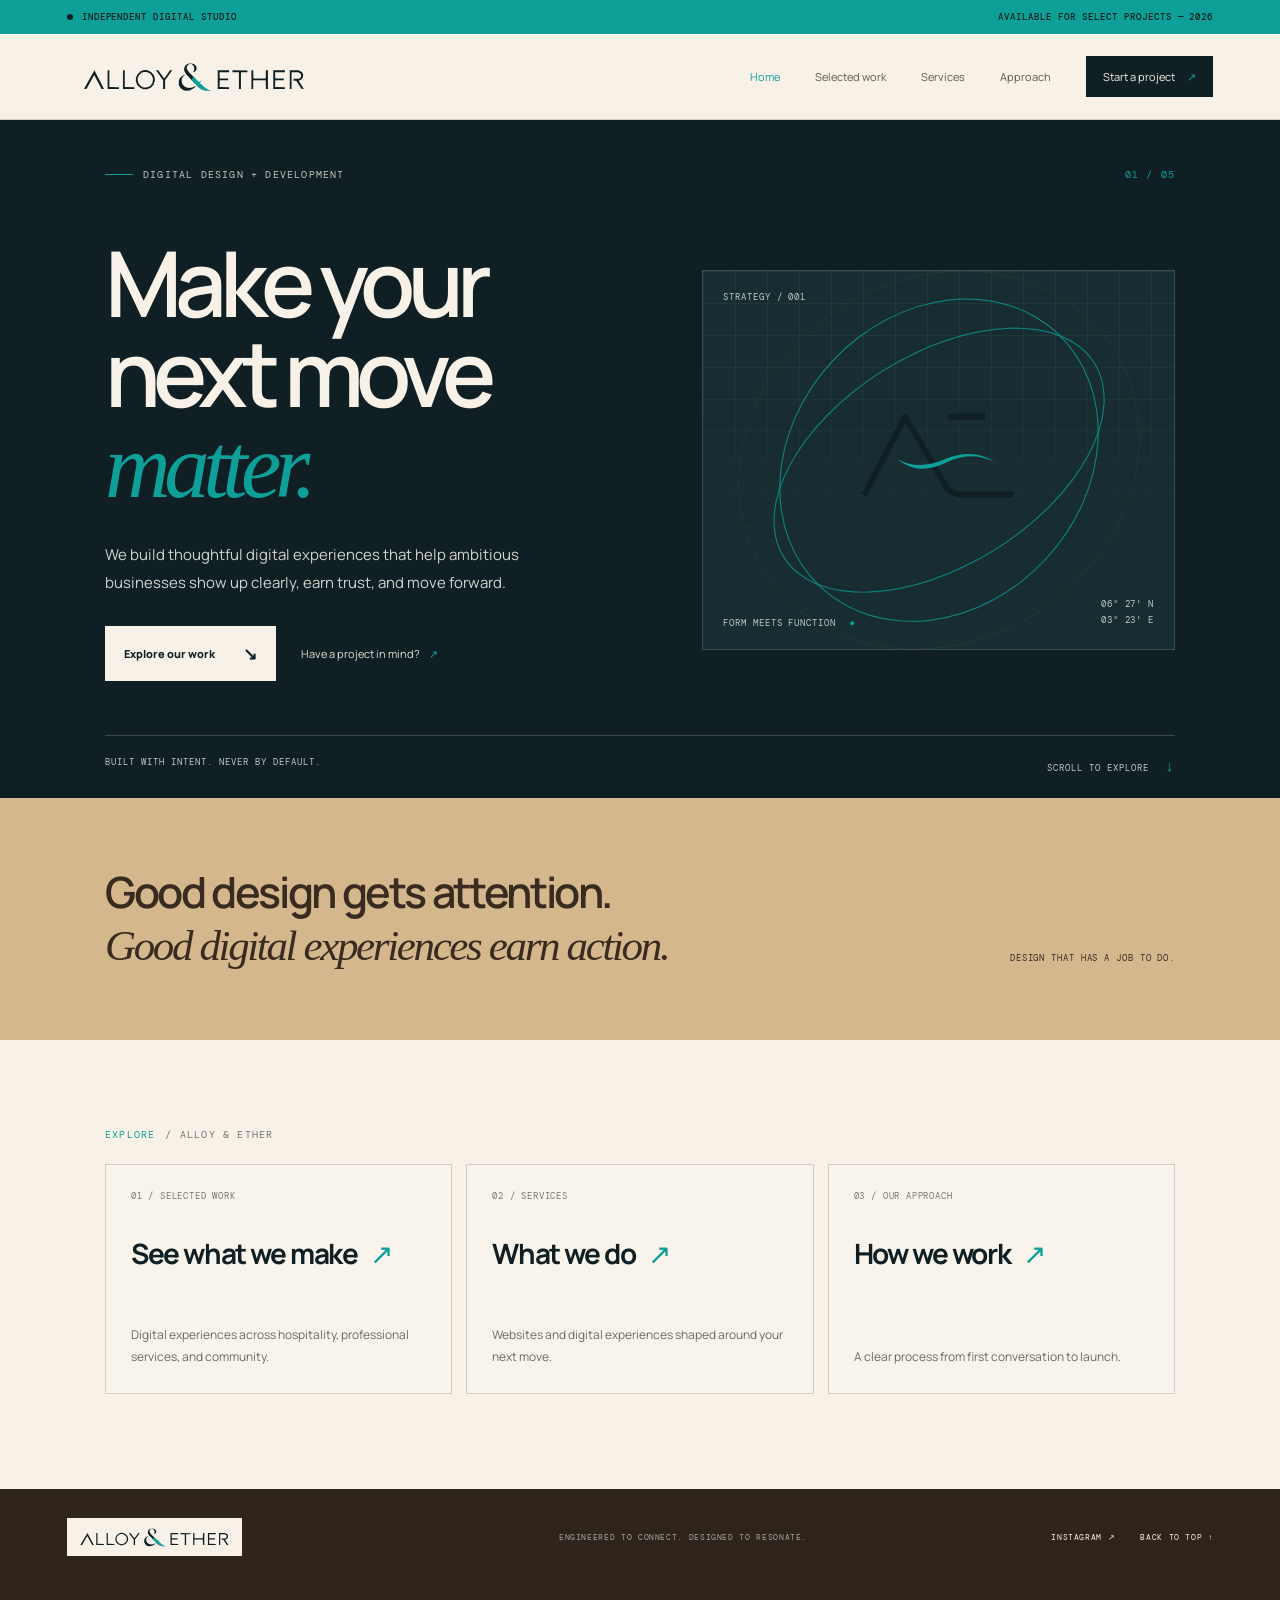
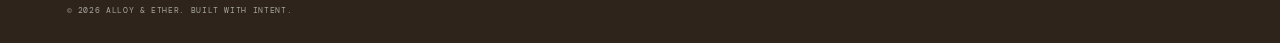
==== commit e3029313: "Use dark wordmark on ivory footer backing across all pages" ====
--- a/index.html
+++ b/index.html
@@ -40,6 +40,6 @@
     <section class="home-links section-wrap"><div class="eyebrow"><span>EXPLORE</span> / ALLOY &amp; ETHER</div><div class="home-link-grid"><a href="work.html"><span>01 / SELECTED WORK</span><h2>See what we make <b>↗</b></h2><p>Digital experiences across hospitality, professional services, and community.</p></a><a href="services.html"><span>02 / SERVICES</span><h2>What we do <b>↗</b></h2><p>Websites and digital experiences shaped around your next move.</p></a><a href="approach.html"><span>03 / OUR APPROACH</span><h2>How we work <b>↗</b></h2><p>A clear process from first conversation to launch.</p></a></div></section>
 
   </main>
-  <footer class="site-footer"><a class="wordmark footer-wordmark" href="#top"><img class="brand-logo" src="/alloy-ether-primary-light.svg" alt="Alloy & Ether" /></a><span class="footer-tagline">ENGINEERED TO CONNECT. DESIGNED TO RESONATE.</span><a class="footer-instagram" href="https://www.instagram.com/alloyandether/" target="_blank" rel="noreferrer">INSTAGRAM ↗</a><a class="back-top" href="#top">BACK TO TOP ↑</a><span class="copyright">© <span id="year">2026</span> ALLOY & ETHER. BUILT WITH INTENT.</span></footer>
+  <footer class="site-footer"><a class="wordmark footer-wordmark" href="#top"><img class="brand-logo" src="/alloy-ether-primary.svg" alt="Alloy & Ether" /></a><span class="footer-tagline">ENGINEERED TO CONNECT. DESIGNED TO RESONATE.</span><a class="footer-instagram" href="https://www.instagram.com/alloyandether/" target="_blank" rel="noreferrer">INSTAGRAM ↗</a><a class="back-top" href="#top">BACK TO TOP ↑</a><span class="copyright">© <span id="year">2026</span> ALLOY & ETHER. BUILT WITH INTENT.</span></footer>
 </body>
 </html>
--- a/styles.css
+++ b/styles.css
@@ -73,3 +73,9 @@
 .footer-wordmark .brand-logo{width:185px;max-width:100%}
 .manifesto-logo{width:205px;max-width:100%;mix-blend-mode:normal}
 @media(max-width:540px){.site-header .brand-logo{width:190px;max-width:48vw}}
+
+/* Wordmark tile treatment: clean ivory rectangle on both light and dark surfaces */
+.site-header .brand-logo,.site-footer .footer-wordmark .brand-logo{background:#F7F1E7;padding:8px 12px;border-radius:0;box-sizing:content-box;object-fit:contain}
+.site-header .brand-logo{width:230px;max-width:42vw}
+.site-footer .footer-wordmark .brand-logo{width:155px;max-width:100%;padding:7px 10px}
+@media(max-width:540px){.site-header .brand-logo{width:175px;max-width:48vw;padding:6px 9px}.site-footer .footer-wordmark .brand-logo{width:135px;padding:6px 8px}}
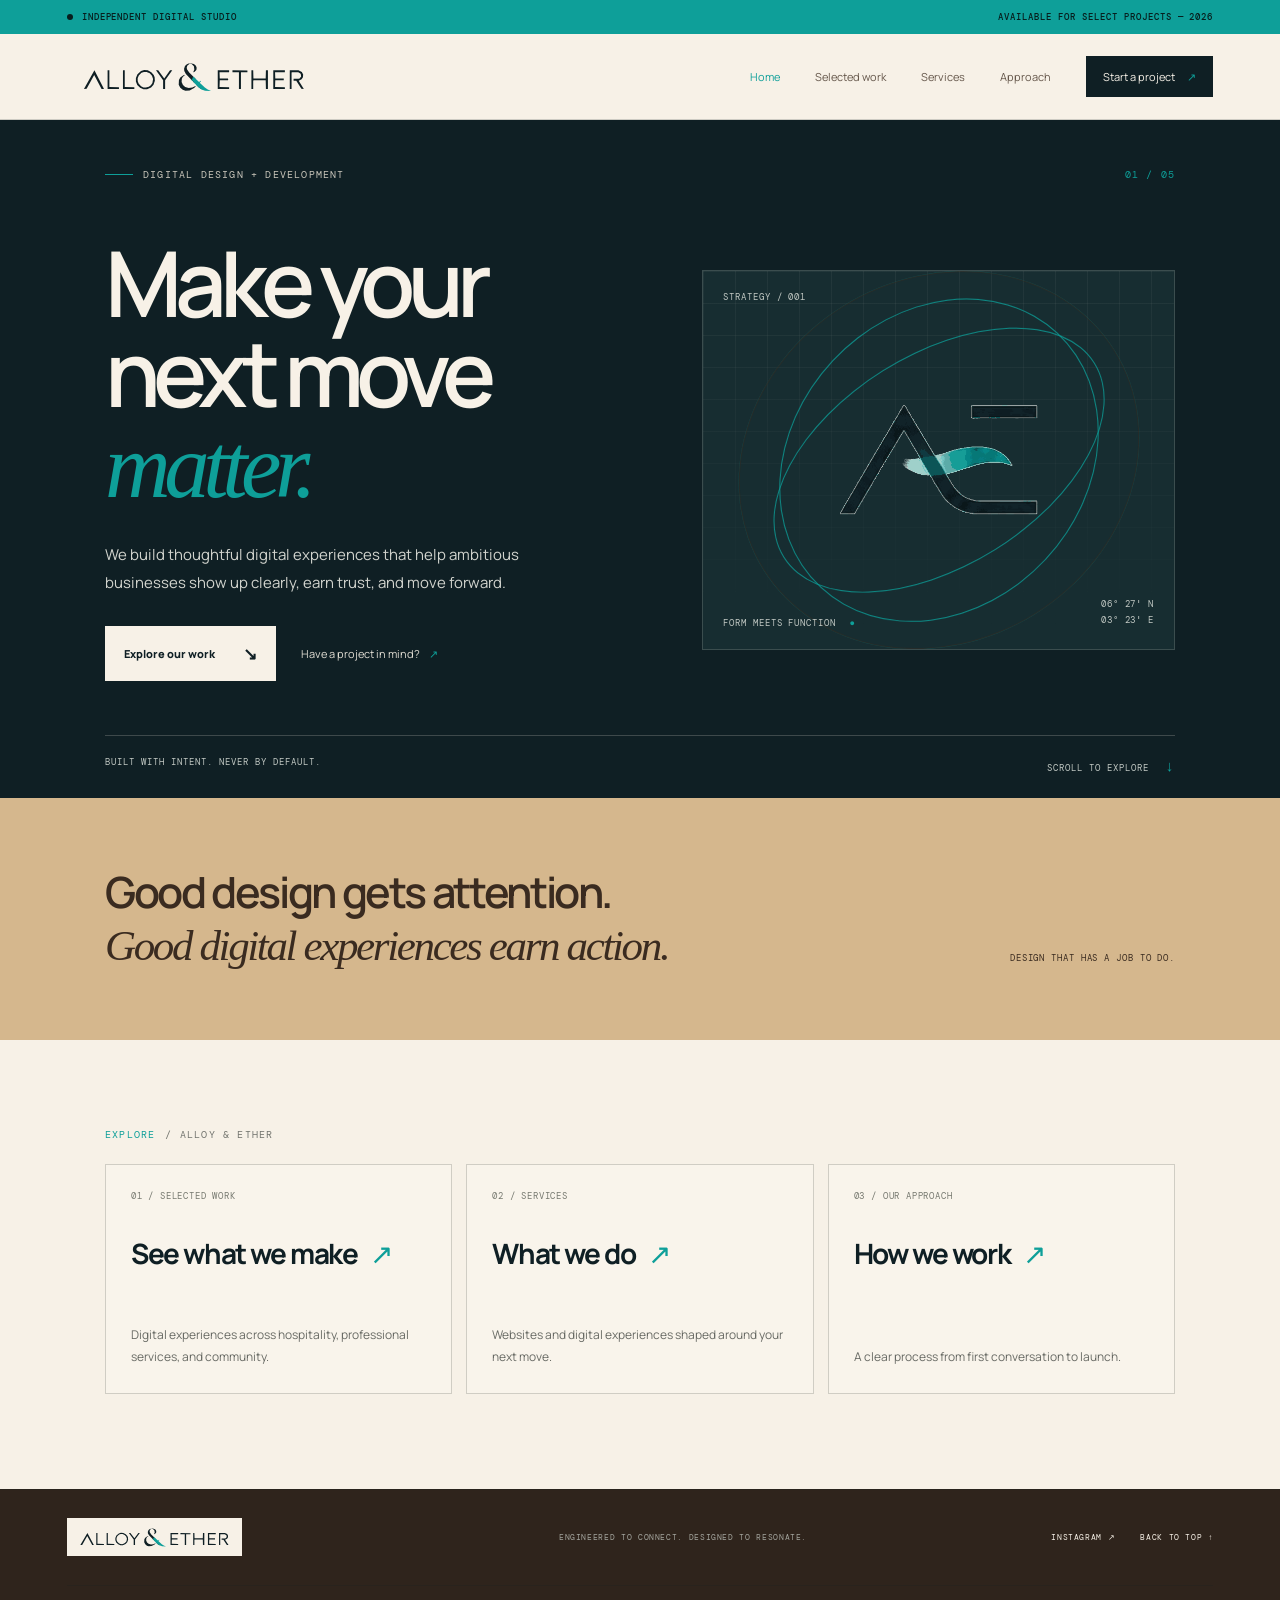
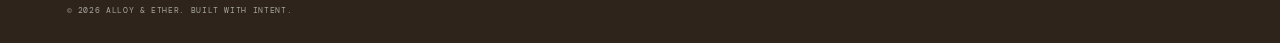
==== commit af36bc69: "Use supplied AE artwork in Strategy 001" ====
--- a/index.html
+++ b/index.html
@@ -29,7 +29,7 @@
         </div>
         <div class="hero-art" aria-label="Abstract Alloy and Ether brand graphic">
           <div class="art-grid"></div><div class="orbit orbit-one"></div><div class="orbit orbit-two"></div><div class="orbit orbit-three"></div>
-          <div class="art-core"><img src="/alloy-ether-symbol.svg" alt="Alloy &amp; Ether standalone AE symbol" /></div>
+          <div class="art-core"><img src="/alloy-ether-symbol.png" alt="Alloy &amp; Ether standalone AE symbol" /></div>
           <div class="art-label label-top">STRATEGY / 001</div><div class="art-label label-bottom">FORM MEETS FUNCTION <span>●</span></div>
           <div class="art-coordinate">06° 27' N<br />03° 23' E</div>
         </div>
--- a/styles.css
+++ b/styles.css
@@ -79,3 +79,7 @@
 .site-header .brand-logo{width:230px;max-width:42vw}
 .site-footer .footer-wordmark .brand-logo{width:155px;max-width:100%;padding:7px 10px}
 @media(max-width:540px){.site-header .brand-logo{width:175px;max-width:48vw;padding:6px 9px}.site-footer .footer-wordmark .brand-logo{width:135px;padding:6px 8px}}
+
+/* Give the manifesto wordmark the same clean ivory backing used elsewhere */
+.manifesto-logo{background:#F7F1E7;padding:8px 12px;box-sizing:content-box;mix-blend-mode:normal;object-fit:contain}
+@media(max-width:800px){.manifesto-logo{padding:7px 10px}}
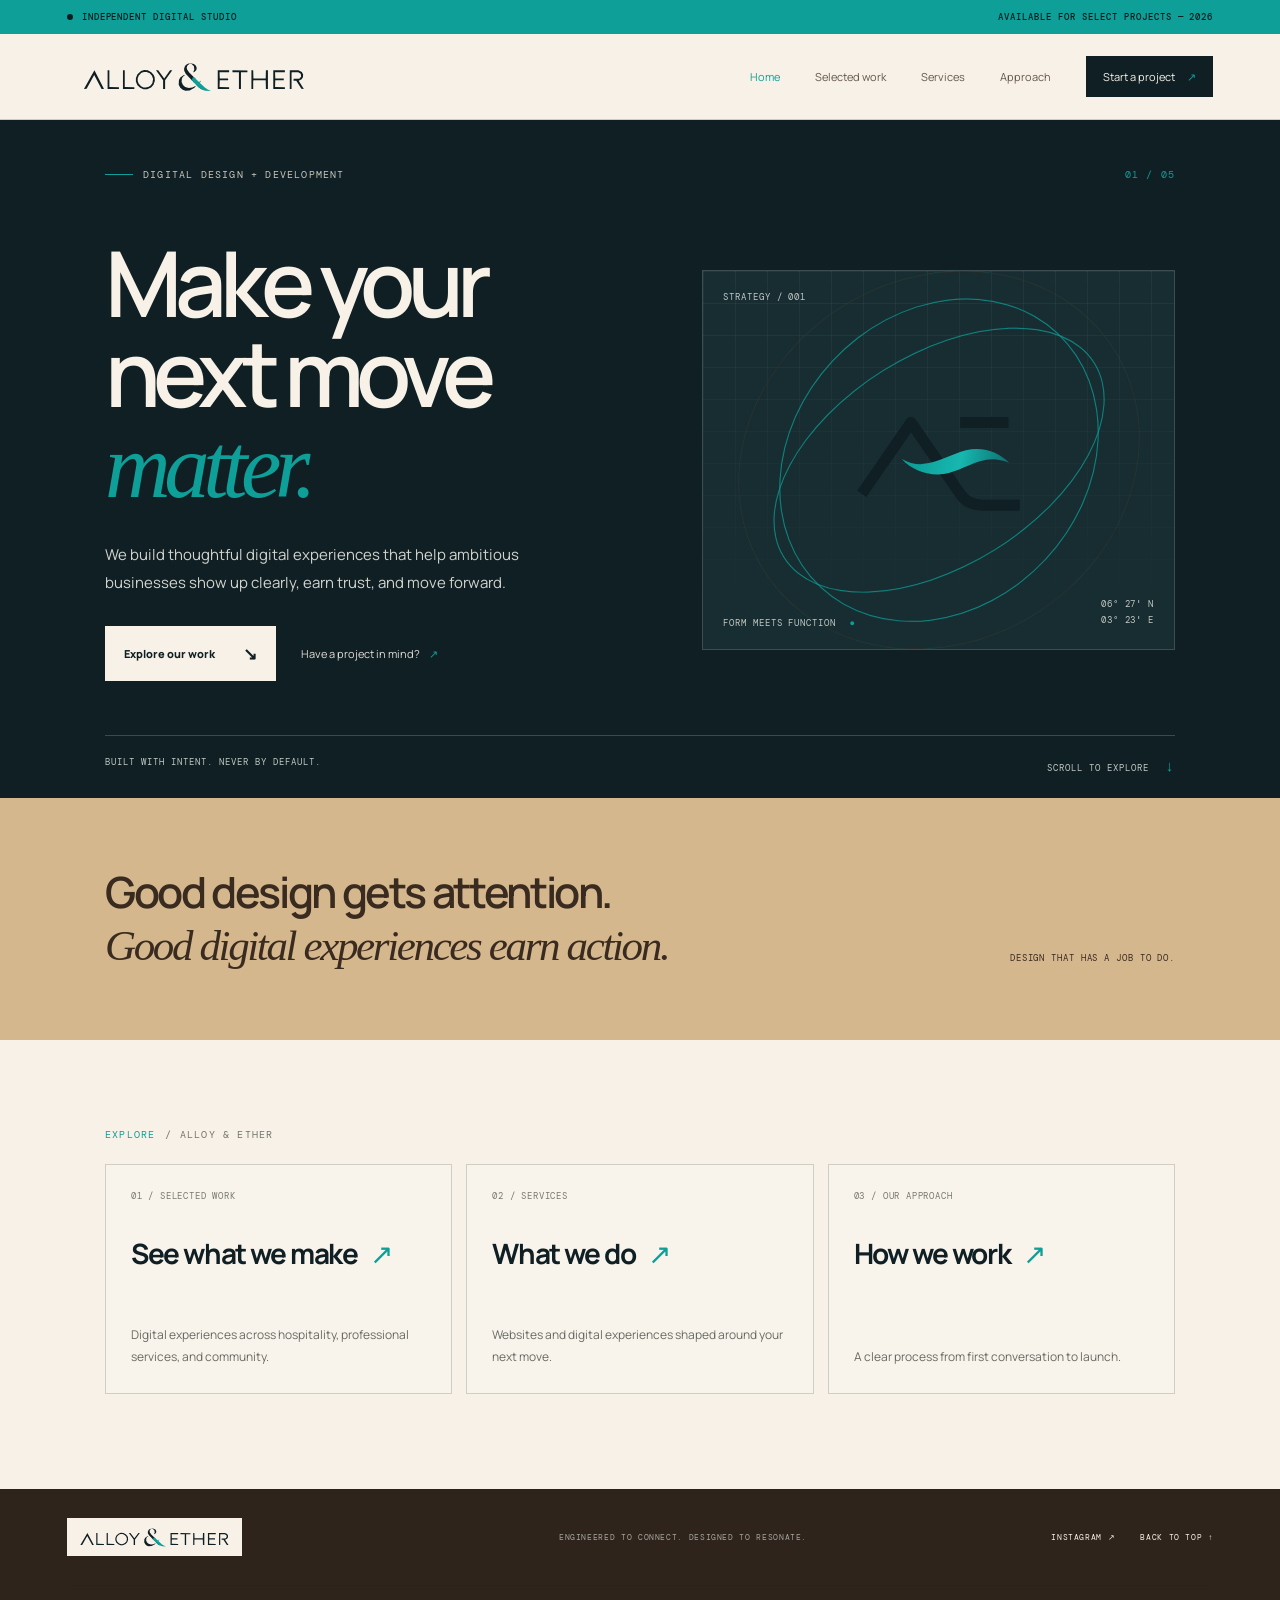
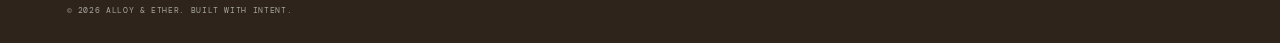
==== commit 384ef528: "Draw a crisp vector AE mark for Strategy 001" ====
--- a/index.html
+++ b/index.html
@@ -29,7 +29,7 @@
         </div>
         <div class="hero-art" aria-label="Abstract Alloy and Ether brand graphic">
           <div class="art-grid"></div><div class="orbit orbit-one"></div><div class="orbit orbit-two"></div><div class="orbit orbit-three"></div>
-          <div class="art-core"><img src="/alloy-ether-symbol.png" alt="Alloy &amp; Ether standalone AE symbol" /></div>
+          <div class="art-core"><img src="/alloy-ether-symbol.svg" alt="Alloy &amp; Ether standalone AE symbol" /></div>
           <div class="art-label label-top">STRATEGY / 001</div><div class="art-label label-bottom">FORM MEETS FUNCTION <span>●</span></div>
           <div class="art-coordinate">06° 27' N<br />03° 23' E</div>
         </div>
--- a/styles.css
+++ b/styles.css
@@ -83,3 +83,38 @@
 /* Give the manifesto wordmark the same clean ivory backing used elsewhere */
 .manifesto-logo{background:#F7F1E7;padding:8px 12px;box-sizing:content-box;mix-blend-mode:normal;object-fit:contain}
 @media(max-width:800px){.manifesto-logo{padding:7px 10px}}
+
+/* Strategy 001: restrained motion for the supplied AE mark and orbital rings */
+@keyframes ae-mark-float{
+  0%,100%{transform:translate(-50%,-50%) translateY(0)}
+  50%{transform:translate(-50%,-50%) translateY(-9px)}
+}
+@keyframes ae-orbit-one{
+  from{transform:translate(-50%,-50%) rotate(-32deg)}
+  to{transform:translate(-50%,-50%) rotate(328deg)}
+}
+@keyframes ae-orbit-two{
+  from{transform:translate(-50%,-50%) rotate(43deg)}
+  to{transform:translate(-50%,-50%) rotate(-317deg)}
+}
+@keyframes ae-orbit-three{
+  from{transform:translate(-50%,-50%) rotate(0deg)}
+  to{transform:translate(-50%,-50%) rotate(360deg)}
+}
+.hero-art .art-core{animation:ae-mark-float 5.8s ease-in-out infinite}
+.hero-art .orbit-one{animation:ae-orbit-one 34s linear infinite}
+.hero-art .orbit-two{animation:ae-orbit-two 43s linear infinite}
+.hero-art .orbit-three{animation:ae-orbit-three 58s linear infinite}
+
+/* Tight ivory edge behind the transparent AE silhouette; no rectangular image panel */
+.hero-art .art-core{
+  background:transparent;
+  padding:0;
+  border:0;
+  border-radius:0;
+  box-shadow:none;
+  clip-path:none;
+}
+.hero-art .art-core img{
+  filter:none;
+}
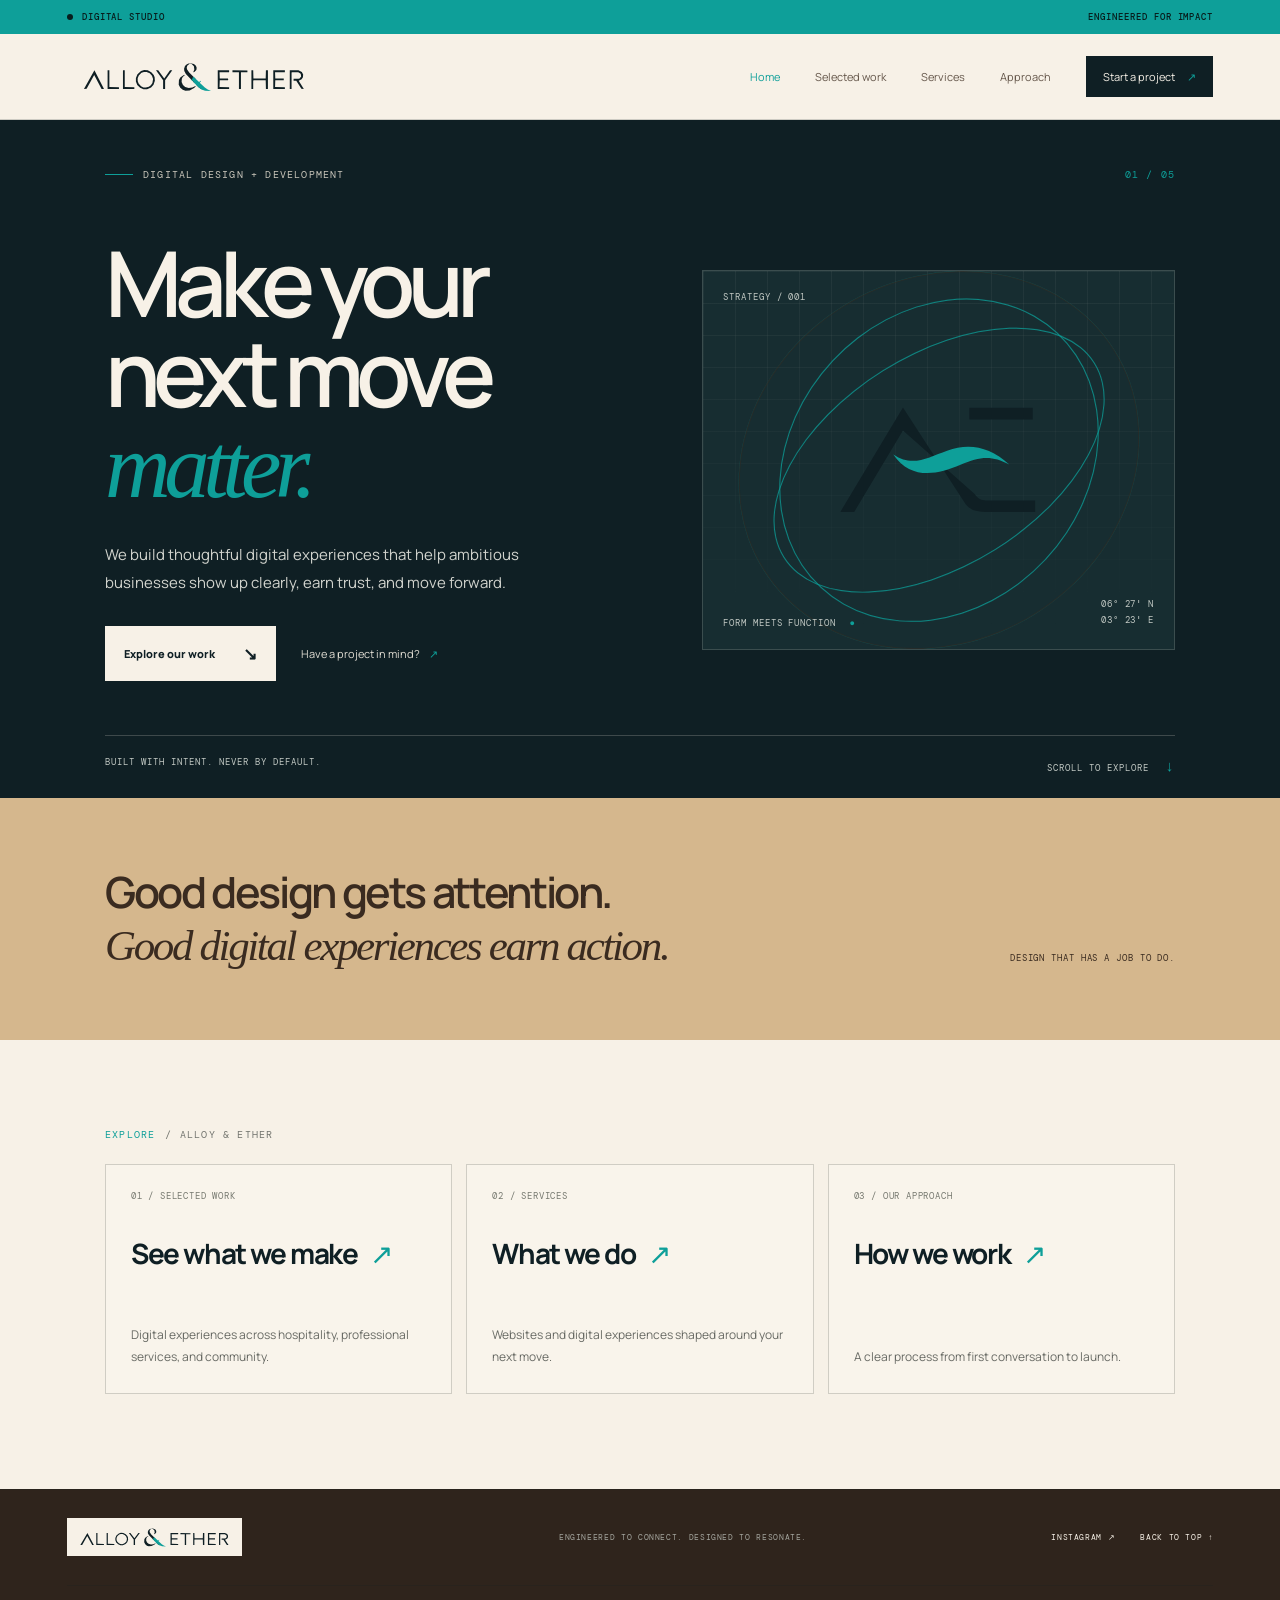
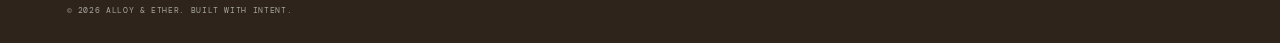
==== commit 07c9ae3e: "Refine header studio positioning copy" ====
--- a/index.html
+++ b/index.html
@@ -16,7 +16,7 @@
   <script src="script.js" defer></script>
 </head>
 <body>
-  <div class="announcement"><span class="status-dot"></span> INDEPENDENT DIGITAL STUDIO <span class="announcement-right">AVAILABLE FOR SELECT PROJECTS — 2026</span></div>
+  <div class="announcement"><span class="status-dot"></span> DIGITAL STUDIO <span class="announcement-right">ENGINEERED FOR IMPACT</span></div>
   <header class="site-header"><a class="wordmark" href="index.html" aria-label="Alloy and Ether home"><img class="brand-logo" src="/alloy-ether-primary.svg" alt="Alloy & Ether" /></a><button class="menu-toggle" aria-expanded="false" aria-controls="primary-nav" aria-label="Toggle navigation"><span></span><span></span></button><nav id="primary-nav" class="nav"><a href="index.html" aria-current="page">Home</a><a href="work.html">Selected work</a><a href="services.html">Services</a><a href="approach.html">Approach</a><a class="nav-contact" href="contact.html">Start a project <span>↗</span></a></nav></header>
   <main id="top">
     <section class="hero section-wrap">
--- a/styles.css
+++ b/styles.css
@@ -105,16 +105,3 @@
 .hero-art .orbit-one{animation:ae-orbit-one 34s linear infinite}
 .hero-art .orbit-two{animation:ae-orbit-two 43s linear infinite}
 .hero-art .orbit-three{animation:ae-orbit-three 58s linear infinite}
-
-/* Tight ivory edge behind the transparent AE silhouette; no rectangular image panel */
-.hero-art .art-core{
-  background:transparent;
-  padding:0;
-  border:0;
-  border-radius:0;
-  box-shadow:none;
-  clip-path:none;
-}
-.hero-art .art-core img{
-  filter:none;
-}
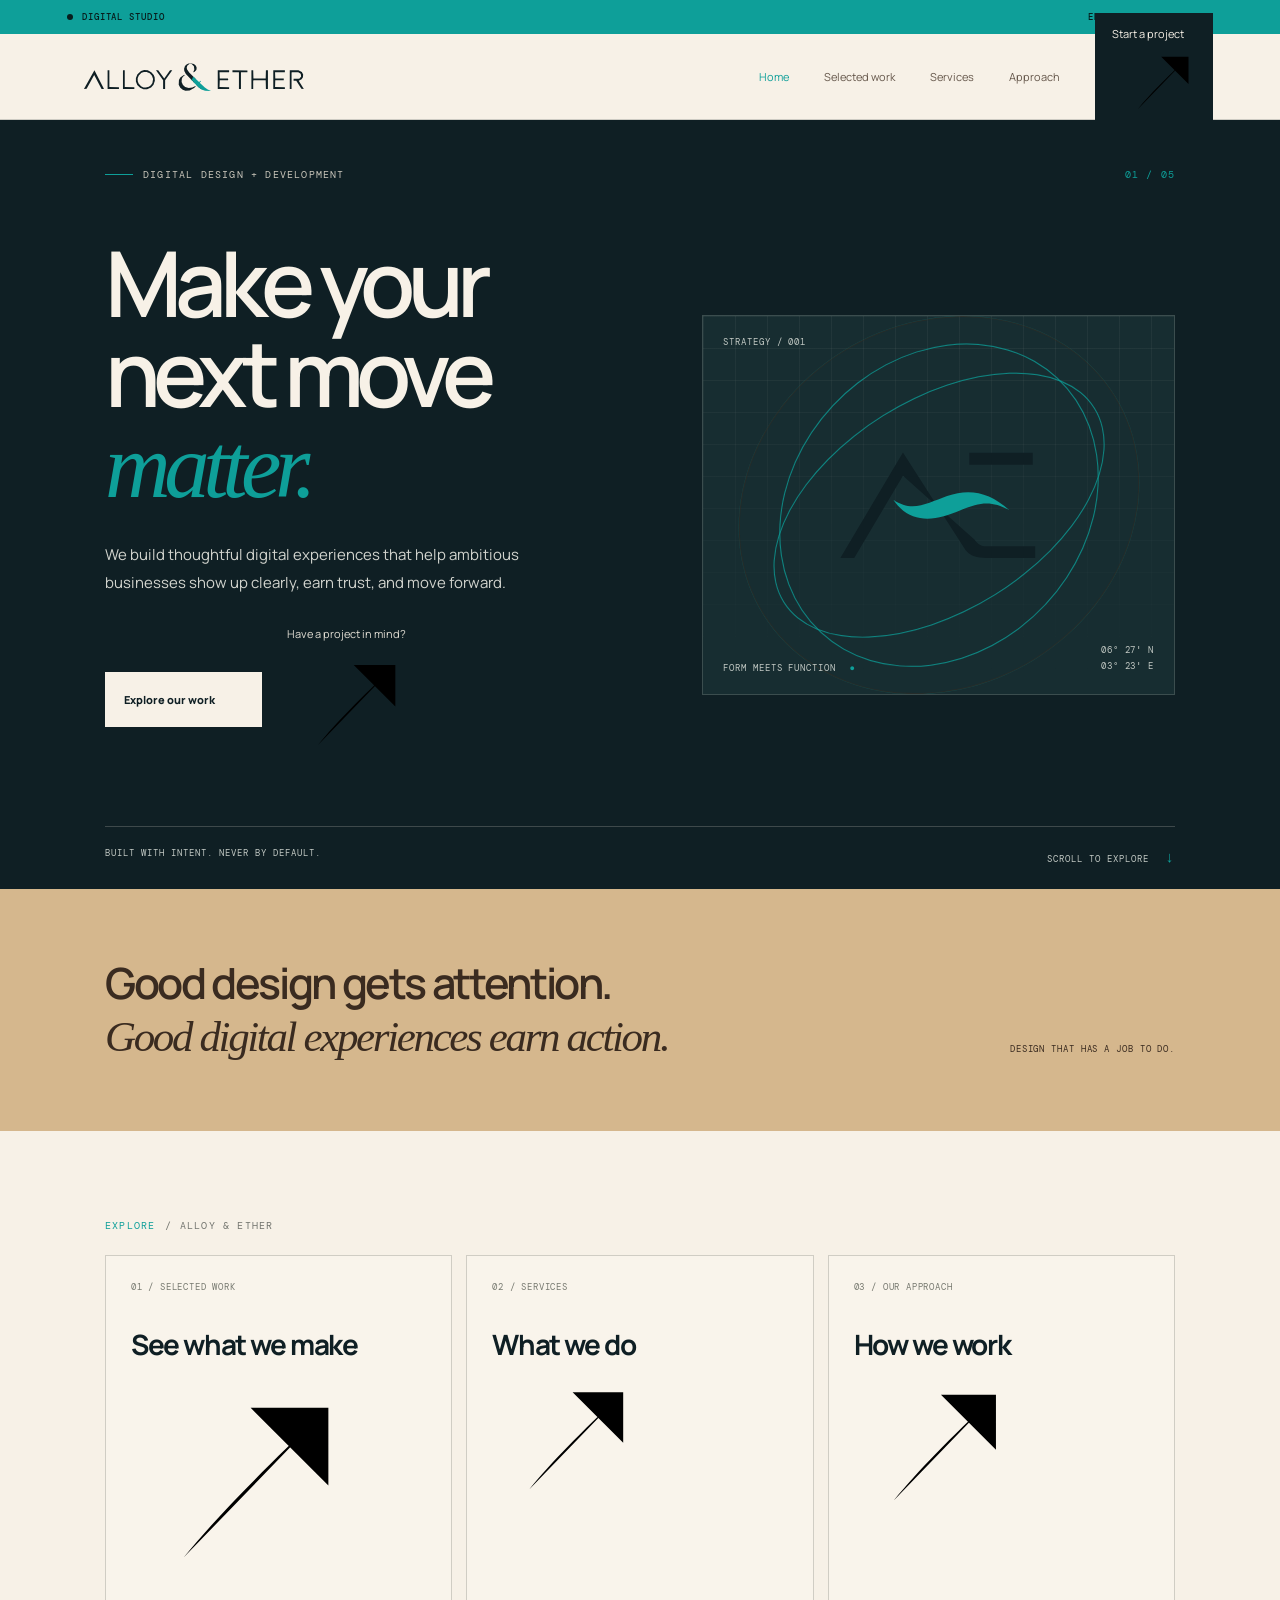
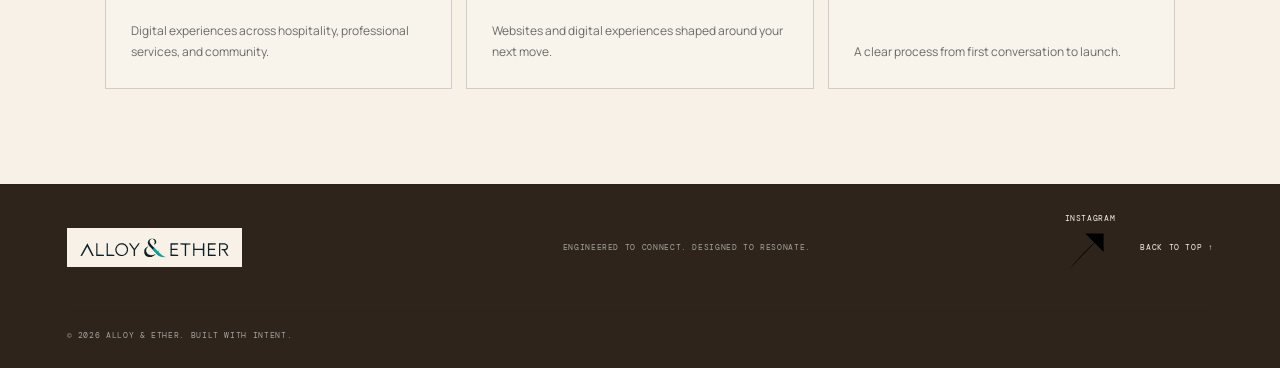
==== commit 70f55d22: "Standardize site arrow iconography" ====
--- a/index.html
+++ b/index.html
@@ -17,7 +17,7 @@
 </head>
 <body>
   <div class="announcement"><span class="status-dot"></span> DIGITAL STUDIO <span class="announcement-right">ENGINEERED FOR IMPACT</span></div>
-  <header class="site-header"><a class="wordmark" href="index.html" aria-label="Alloy and Ether home"><img class="brand-logo" src="/alloy-ether-primary.svg" alt="Alloy & Ether" /></a><button class="menu-toggle" aria-expanded="false" aria-controls="primary-nav" aria-label="Toggle navigation"><span></span><span></span></button><nav id="primary-nav" class="nav"><a href="index.html" aria-current="page">Home</a><a href="work.html">Selected work</a><a href="services.html">Services</a><a href="approach.html">Approach</a><a class="nav-contact" href="contact.html">Start a project <span>↗</span></a></nav></header>
+  <header class="site-header"><a class="wordmark" href="index.html" aria-label="Alloy and Ether home"><img class="brand-logo" src="/alloy-ether-primary.svg" alt="Alloy & Ether" /></a><button class="menu-toggle" aria-expanded="false" aria-controls="primary-nav" aria-label="Toggle navigation"><span></span><span></span></button><nav id="primary-nav" class="nav"><a href="index.html" aria-current="page">Home</a><a href="work.html">Selected work</a><a href="services.html">Services</a><a href="approach.html">Approach</a><a class="nav-contact" href="contact.html">Start a project <span><svg class="ae-arrow-icon" viewBox="0 0 24 24" aria-hidden="true" focusable="false"><path d="M4.5 19.5C8 15.2 12.2 11 19 4.5M11.2 4.5H19V12.3"/></svg></span></a></nav></header>
   <main id="top">
     <section class="hero section-wrap">
       <div class="hero-kicker"><span class="eyebrow-line"></span> DIGITAL DESIGN + DEVELOPMENT <span class="mono">01 / 05</span></div>
@@ -25,7 +25,7 @@
         <div class="hero-copy">
           <h1>Make your<br />next move <em>matter.</em></h1>
           <p class="hero-description">We build thoughtful digital experiences that help ambitious businesses show up clearly, earn trust, and move forward.</p>
-          <div class="hero-actions"><a class="button button-light" href="work.html">Explore our work <span>↘</span></a><a class="text-link" href="contact.html">Have a project in mind? <span>↗</span></a></div>
+          <div class="hero-actions"><a class="button button-light" href="work.html">Explore our work <span><svg class="ae-arrow-icon" viewBox="0 0 24 24" aria-hidden="true" focusable="false"><path d="M4.5 19.5C8 15.2 12.2 11 19 4.5M11.2 4.5H19V12.3"/></svg></span></a><a class="text-link" href="contact.html">Have a project in mind? <span><svg class="ae-arrow-icon" viewBox="0 0 24 24" aria-hidden="true" focusable="false"><path d="M4.5 19.5C8 15.2 12.2 11 19 4.5M11.2 4.5H19V12.3"/></svg></span></a></div>
         </div>
         <div class="hero-art" aria-label="Abstract Alloy and Ether brand graphic">
           <div class="art-grid"></div><div class="orbit orbit-one"></div><div class="orbit orbit-two"></div><div class="orbit orbit-three"></div>
@@ -37,9 +37,9 @@
       <div class="hero-foot"><span>BUILT WITH INTENT. NEVER BY DEFAULT.</span><span class="scroll-cue">SCROLL TO EXPLORE <b>↓</b></span></div>
     </section>
     <section class="intro-band"><p>Good design gets attention.<br /><span>Good digital experiences earn action.</span></p><span class="intro-aside">DESIGN THAT HAS A JOB TO DO.</span></section>
-    <section class="home-links section-wrap"><div class="eyebrow"><span>EXPLORE</span> / ALLOY &amp; ETHER</div><div class="home-link-grid"><a href="work.html"><span>01 / SELECTED WORK</span><h2>See what we make <b>↗</b></h2><p>Digital experiences across hospitality, professional services, and community.</p></a><a href="services.html"><span>02 / SERVICES</span><h2>What we do <b>↗</b></h2><p>Websites and digital experiences shaped around your next move.</p></a><a href="approach.html"><span>03 / OUR APPROACH</span><h2>How we work <b>↗</b></h2><p>A clear process from first conversation to launch.</p></a></div></section>
+    <section class="home-links section-wrap"><div class="eyebrow"><span>EXPLORE</span> / ALLOY &amp; ETHER</div><div class="home-link-grid"><a href="work.html"><span>01 / SELECTED WORK</span><h2>See what we make <b><svg class="ae-arrow-icon" viewBox="0 0 24 24" aria-hidden="true" focusable="false"><path d="M4.5 19.5C8 15.2 12.2 11 19 4.5M11.2 4.5H19V12.3"/></svg></b></h2><p>Digital experiences across hospitality, professional services, and community.</p></a><a href="services.html"><span>02 / SERVICES</span><h2>What we do <b><svg class="ae-arrow-icon" viewBox="0 0 24 24" aria-hidden="true" focusable="false"><path d="M4.5 19.5C8 15.2 12.2 11 19 4.5M11.2 4.5H19V12.3"/></svg></b></h2><p>Websites and digital experiences shaped around your next move.</p></a><a href="approach.html"><span>03 / OUR APPROACH</span><h2>How we work <b><svg class="ae-arrow-icon" viewBox="0 0 24 24" aria-hidden="true" focusable="false"><path d="M4.5 19.5C8 15.2 12.2 11 19 4.5M11.2 4.5H19V12.3"/></svg></b></h2><p>A clear process from first conversation to launch.</p></a></div></section>
 
   </main>
-  <footer class="site-footer"><a class="wordmark footer-wordmark" href="#top"><img class="brand-logo" src="/alloy-ether-primary.svg" alt="Alloy & Ether" /></a><span class="footer-tagline">ENGINEERED TO CONNECT. DESIGNED TO RESONATE.</span><a class="footer-instagram" href="https://www.instagram.com/alloyandether/" target="_blank" rel="noreferrer">INSTAGRAM ↗</a><a class="back-top" href="#top">BACK TO TOP ↑</a><span class="copyright">© <span id="year">2026</span> ALLOY & ETHER. BUILT WITH INTENT.</span></footer>
+  <footer class="site-footer"><a class="wordmark footer-wordmark" href="#top"><img class="brand-logo" src="/alloy-ether-primary.svg" alt="Alloy & Ether" /></a><span class="footer-tagline">ENGINEERED TO CONNECT. DESIGNED TO RESONATE.</span><a class="footer-instagram" href="https://www.instagram.com/alloyandether/" target="_blank" rel="noreferrer">INSTAGRAM <svg class="ae-arrow-icon" viewBox="0 0 24 24" aria-hidden="true" focusable="false"><path d="M4.5 19.5C8 15.2 12.2 11 19 4.5M11.2 4.5H19V12.3"/></svg></a><a class="back-top" href="#top">BACK TO TOP ↑</a><span class="copyright">© <span id="year">2026</span> ALLOY & ETHER. BUILT WITH INTENT.</span></footer>
 </body>
 </html>
--- a/styles.css
+++ b/styles.css
@@ -105,3 +105,38 @@
 .hero-art .orbit-one{animation:ae-orbit-one 34s linear infinite}
 .hero-art .orbit-two{animation:ae-orbit-two 43s linear infinite}
 .hero-art .orbit-three{animation:ae-orbit-three 58s linear infinite}
+
+
+/* Selected work: compact teal external-link control */
+.project-image .image-arrow{
+  width:64px;
+  height:64px;
+  right:20px;
+  bottom:20px;
+  display:grid;
+  place-items:center;
+  background:#0E9F99;
+  color:#0F1F24;
+  z-index:2;
+}
+.project-image .image-arrow svg{
+  display:block;
+  width:20px;
+  height:20px;
+  overflow:visible;
+}
+.project-image .image-arrow svg path{
+  fill:none;
+  stroke:currentColor;
+  stroke-width:1.8;
+  stroke-linecap:square;
+  stroke-linejoin:miter;
+}
+@media(max-width:800px){
+  .project-image .image-arrow{width:54px;height:54px;right:16px;bottom:16px}
+  .project-image .image-arrow svg{width:18px;height:18px}
+}
+@media(max-width:540px){
+  .project-image .image-arrow{width:48px;height:48px;right:13px;bottom:13px}
+  .project-image .image-arrow svg{width:16px;height:16px}
+}
